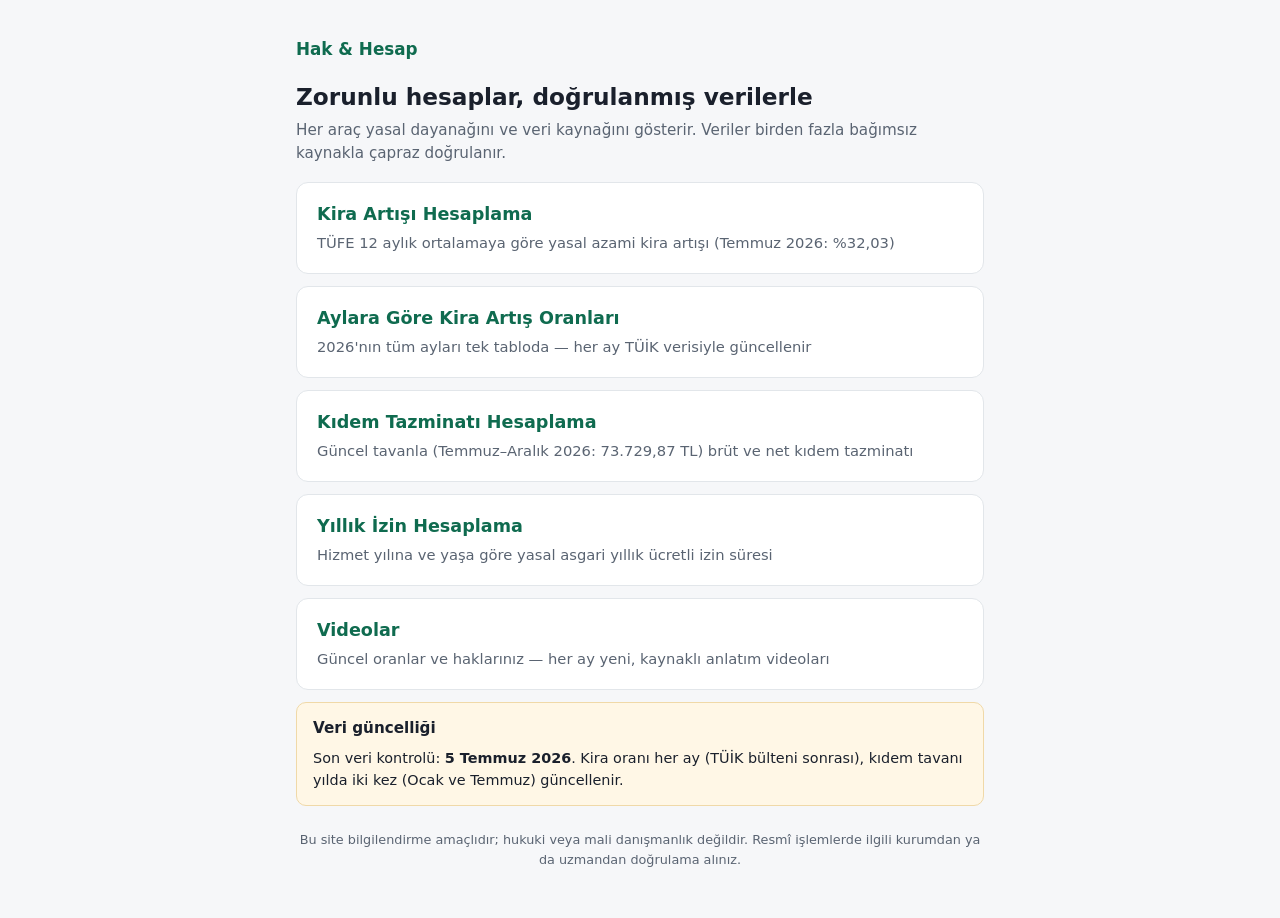
==== index.html @ 0a61dcea "Hak & Hesap: dogrulanmis hesaplama araclari (kira, kidem, izin) + SEO" ====
<!DOCTYPE html>
<html lang="tr">
<head>
<meta charset="UTF-8">
<meta name="viewport" content="width=device-width, initial-scale=1">
<title>Hak &amp; Hesap — Kira Artışı, Kıdem Tazminatı, Yıllık İzin Hesaplama</title>
<meta name="description" content="Güncel ve doğrulanmış verilerle kira artış oranı, kıdem tazminatı ve yıllık izin hesaplama. Yasal dayanaklı, kaynak gösteren ücretsiz araçlar.">
<link rel="canonical" href="https://hakvehesap.example/">
<meta property="og:type" content="website">
<meta property="og:title" content="Hak &amp; Hesap — Doğrulanmış Hesaplama Araçları">
<meta property="og:description" content="Kira artışı, kıdem tazminatı, yıllık izin: güncel ve çapraz doğrulanmış verilerle ücretsiz hesaplama.">
<meta property="og:url" content="https://hakvehesap.example/">
<meta property="og:locale" content="tr_TR">
<meta name="twitter:card" content="summary">
<script type="application/ld+json">
{"@context":"https://schema.org","@type":"WebSite","name":"Hak & Hesap",
 "url":"https://hakvehesap.example/",
 "description":"Kira artışı, kıdem tazminatı ve yıllık izin için doğrulanmış verilerle ücretsiz hesaplama araçları.",
 "inLanguage":"tr"}
</script>
<link rel="stylesheet" href="stil.css">
</head>
<body>
<div class="sarici">
  <header class="site"><a href="index.html">Hak &amp; Hesap</a></header>
  <h1>Zorunlu hesaplar, doğrulanmış verilerle</h1>
  <p class="altbaslik">Her araç yasal dayanağını ve veri kaynağını gösterir. Veriler birden fazla bağımsız kaynakla çapraz doğrulanır.</p>

  <a class="arac-kart" href="kira-artisi.html">
    <h2>Kira Artışı Hesaplama</h2>
    <p>TÜFE 12 aylık ortalamaya göre yasal azami kira artışı (Temmuz 2026: %32,03)</p>
  </a>
  <a class="arac-kart" href="kira-artis-oranlari.html">
    <h2>Aylara Göre Kira Artış Oranları</h2>
    <p>2026'nın tüm ayları tek tabloda — her ay TÜİK verisiyle güncellenir</p>
  </a>
  <a class="arac-kart" href="kidem-tazminati.html">
    <h2>Kıdem Tazminatı Hesaplama</h2>
    <p>Güncel tavanla (Temmuz–Aralık 2026: 73.729,87 TL) brüt ve net kıdem tazminatı</p>
  </a>
  <a class="arac-kart" href="yillik-izin.html">
    <h2>Yıllık İzin Hesaplama</h2>
    <p>Hizmet yılına ve yaşa göre yasal asgari yıllık ücretli izin süresi</p>
  </a>

  <a class="arac-kart" href="videolar.html">
    <h2>Videolar</h2>
    <p>Güncel oranlar ve haklarınız — her ay yeni, kaynaklı anlatım videoları</p>
  </a>

  <div class="bilgi-kutu">
    <h3>Veri güncelliği</h3>
    Son veri kontrolü: <b>5 Temmuz 2026</b>. Kira oranı her ay (TÜİK bülteni sonrası),
    kıdem tavanı yılda iki kez (Ocak ve Temmuz) güncellenir.
  </div>

  <footer class="site">Bu site bilgilendirme amaçlıdır; hukuki veya mali danışmanlık değildir.
  Resmî işlemlerde ilgili kurumdan ya da uzmandan doğrulama alınız.</footer>
</div>
</body>
</html>
---- stil.css ----
:root {
  --bg: #f6f7f9; --kart: #ffffff; --metin: #1a202c; --soluk: #5a6472;
  --vurgu: #0f6b4f; --vurgu-acik: #e6f4ef; --cizgi: #e2e6ea;
  --uyari-bg: #fff7e6; --uyari-cizgi: #f0d9a8;
  --hata-bg: #fdecec; --hata-metin: #b42318;
}
@media (prefers-color-scheme: dark) {
  :root {
    --bg: #12161b; --kart: #1b2129; --metin: #e8ecf1; --soluk: #9aa5b1;
    --vurgu: #4cc39a; --vurgu-acik: #16302a; --cizgi: #2a323d;
    --uyari-bg: #2b2415; --uyari-cizgi: #4a3d1e;
    --hata-bg: #3a1d1d; --hata-metin: #f1a09a;
  }
}
* { box-sizing: border-box; }
body {
  margin: 0; background: var(--bg); color: var(--metin);
  font-family: system-ui, -apple-system, "Segoe UI", Roboto, sans-serif;
  line-height: 1.55;
}
.sarici { max-width: 720px; margin: 0 auto; padding: 16px; }
header.site { padding: 20px 0 8px; }
header.site a { color: var(--vurgu); text-decoration: none; font-weight: 700; font-size: 1.05rem; }
h1 { font-size: 1.45rem; margin: 8px 0 4px; }
.altbaslik { color: var(--soluk); margin: 0 0 16px; font-size: .95rem; }
.kart {
  background: var(--kart); border: 1px solid var(--cizgi); border-radius: 12px;
  padding: 20px; margin-bottom: 16px;
}
label { display: block; font-weight: 600; margin: 14px 0 6px; font-size: .92rem; }
label:first-child { margin-top: 0; }
input, select {
  width: 100%; padding: 11px 12px; border: 1px solid var(--cizgi); border-radius: 8px;
  font-size: 1rem; background: var(--bg); color: var(--metin);
}
input:focus, select:focus { outline: 2px solid var(--vurgu); border-color: transparent; }
.onay { display: flex; align-items: center; gap: 8px; margin-top: 14px; font-weight: 600; font-size: .92rem; }
.onay input { width: auto; }
button {
  margin-top: 18px; width: 100%; padding: 13px; border: 0; border-radius: 8px;
  background: var(--vurgu); color: #fff; font-size: 1.05rem; font-weight: 700; cursor: pointer;
}
button:hover { filter: brightness(1.08); }
.sonuc { display: none; margin-top: 18px; border-top: 1px solid var(--cizgi); padding-top: 16px; }
.sonuc.acik { display: block; }
.buyuk-sonuc {
  background: var(--vurgu-acik); border-radius: 10px; padding: 14px 16px; margin-bottom: 12px;
}
.buyuk-sonuc .etiket { color: var(--soluk); font-size: .85rem; }
.buyuk-sonuc .deger { font-size: 1.7rem; font-weight: 800; color: var(--vurgu); }
table.detay { width: 100%; border-collapse: collapse; font-size: .95rem; }
table.detay td { padding: 7px 4px; border-bottom: 1px solid var(--cizgi); }
table.detay td:last-child { text-align: right; font-weight: 600; white-space: nowrap; }
.hata {
  display: none; margin-top: 14px; background: var(--hata-bg); color: var(--hata-metin);
  padding: 12px 14px; border-radius: 8px; font-size: .95rem;
}
.hata.acik { display: block; }
.bilgi-kutu {
  background: var(--uyari-bg); border: 1px solid var(--uyari-cizgi);
  border-radius: 10px; padding: 14px 16px; font-size: .9rem; margin-bottom: 16px;
}
.bilgi-kutu h3 { margin: 0 0 6px; font-size: .95rem; }
.bilgi-kutu ul { margin: 6px 0 0; padding-left: 18px; }
.bilgi-kutu li { margin-bottom: 4px; }
.veri-notu { color: var(--soluk); font-size: .82rem; margin-top: 4px; }
footer.site {
  color: var(--soluk); font-size: .8rem; padding: 8px 0 32px; text-align: center;
}
/* Ana sayfa kartları */
a.arac-kart {
  display: block; text-decoration: none; color: inherit;
  background: var(--kart); border: 1px solid var(--cizgi); border-radius: 12px;
  padding: 18px 20px; margin-bottom: 12px;
}
a.arac-kart:hover { border-color: var(--vurgu); }
a.arac-kart h2 { margin: 0 0 4px; font-size: 1.1rem; color: var(--vurgu); }
a.arac-kart p { margin: 0; color: var(--soluk); font-size: .92rem; }
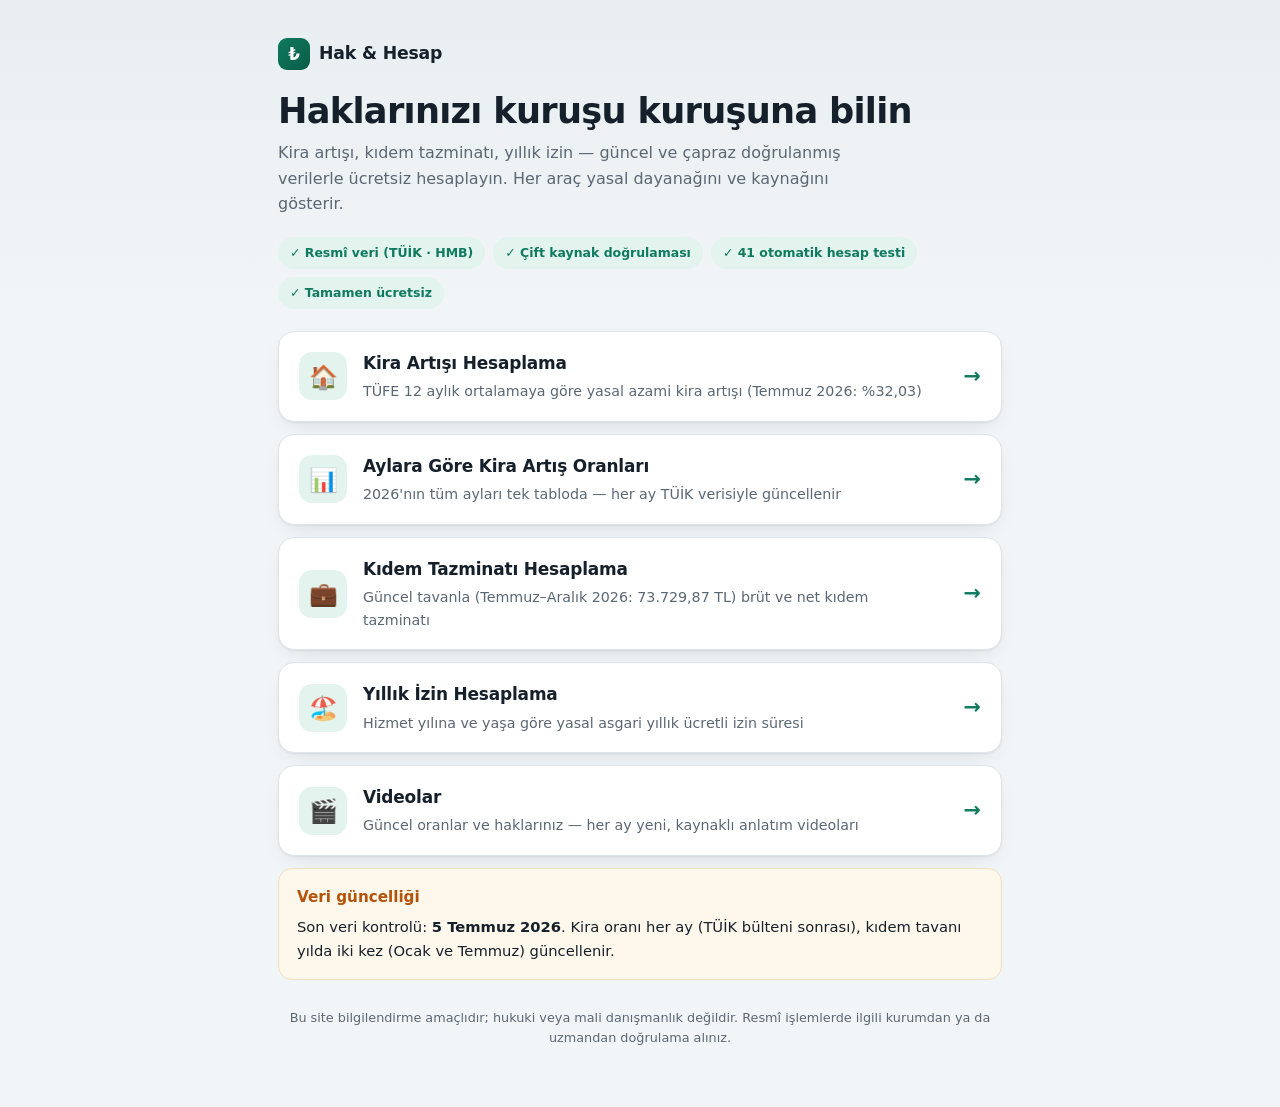
==== commit a1676019: "Gorsel yenileme: modern tasarim, ikonlu kartlar, vitrin ve rozetler" ====
--- a/index.html
+++ b/index.html
@@ -5,16 +5,16 @@
 <meta name="viewport" content="width=device-width, initial-scale=1">
 <title>Hak &amp; Hesap — Kira Artışı, Kıdem Tazminatı, Yıllık İzin Hesaplama</title>
 <meta name="description" content="Güncel ve doğrulanmış verilerle kira artış oranı, kıdem tazminatı ve yıllık izin hesaplama. Yasal dayanaklı, kaynak gösteren ücretsiz araçlar.">
-<link rel="canonical" href="https://hakvehesap.example/">
+<link rel="canonical" href="https://gobinik44-beep.github.io/hak-hesap/">
 <meta property="og:type" content="website">
 <meta property="og:title" content="Hak &amp; Hesap — Doğrulanmış Hesaplama Araçları">
 <meta property="og:description" content="Kira artışı, kıdem tazminatı, yıllık izin: güncel ve çapraz doğrulanmış verilerle ücretsiz hesaplama.">
-<meta property="og:url" content="https://hakvehesap.example/">
+<meta property="og:url" content="https://gobinik44-beep.github.io/hak-hesap/">
 <meta property="og:locale" content="tr_TR">
 <meta name="twitter:card" content="summary">
 <script type="application/ld+json">
 {"@context":"https://schema.org","@type":"WebSite","name":"Hak & Hesap",
- "url":"https://hakvehesap.example/",
+ "url":"https://gobinik44-beep.github.io/hak-hesap/",
  "description":"Kira artışı, kıdem tazminatı ve yıllık izin için doğrulanmış verilerle ücretsiz hesaplama araçları.",
  "inLanguage":"tr"}
 </script>
@@ -23,29 +23,51 @@
 <body>
 <div class="sarici">
   <header class="site"><a href="index.html">Hak &amp; Hesap</a></header>
-  <h1>Zorunlu hesaplar, doğrulanmış verilerle</h1>
-  <p class="altbaslik">Her araç yasal dayanağını ve veri kaynağını gösterir. Veriler birden fazla bağımsız kaynakla çapraz doğrulanır.</p>
+
+  <h1>Haklarınızı kuruşu kuruşuna bilin</h1>
+  <p class="altbaslik">Kira artışı, kıdem tazminatı, yıllık izin — güncel ve çapraz doğrulanmış
+  verilerle ücretsiz hesaplayın. Her araç yasal dayanağını ve kaynağını gösterir.</p>
+  <div class="rozetler">
+    <span class="rozet">✓ Resmî veri (TÜİK · HMB)</span>
+    <span class="rozet">✓ Çift kaynak doğrulaması</span>
+    <span class="rozet">✓ 41 otomatik hesap testi</span>
+    <span class="rozet">✓ Tamamen ücretsiz</span>
+  </div>
 
   <a class="arac-kart" href="kira-artisi.html">
-    <h2>Kira Artışı Hesaplama</h2>
-    <p>TÜFE 12 aylık ortalamaya göre yasal azami kira artışı (Temmuz 2026: %32,03)</p>
+    <div class="ikon">🏠</div>
+    <div>
+      <h2>Kira Artışı Hesaplama</h2>
+      <p>TÜFE 12 aylık ortalamaya göre yasal azami kira artışı (Temmuz 2026: %32,03)</p>
+    </div>
   </a>
   <a class="arac-kart" href="kira-artis-oranlari.html">
-    <h2>Aylara Göre Kira Artış Oranları</h2>
-    <p>2026'nın tüm ayları tek tabloda — her ay TÜİK verisiyle güncellenir</p>
+    <div class="ikon">📊</div>
+    <div>
+      <h2>Aylara Göre Kira Artış Oranları</h2>
+      <p>2026'nın tüm ayları tek tabloda — her ay TÜİK verisiyle güncellenir</p>
+    </div>
   </a>
   <a class="arac-kart" href="kidem-tazminati.html">
-    <h2>Kıdem Tazminatı Hesaplama</h2>
-    <p>Güncel tavanla (Temmuz–Aralık 2026: 73.729,87 TL) brüt ve net kıdem tazminatı</p>
+    <div class="ikon">💼</div>
+    <div>
+      <h2>Kıdem Tazminatı Hesaplama</h2>
+      <p>Güncel tavanla (Temmuz–Aralık 2026: 73.729,87 TL) brüt ve net kıdem tazminatı</p>
+    </div>
   </a>
   <a class="arac-kart" href="yillik-izin.html">
-    <h2>Yıllık İzin Hesaplama</h2>
-    <p>Hizmet yılına ve yaşa göre yasal asgari yıllık ücretli izin süresi</p>
+    <div class="ikon">🏖️</div>
+    <div>
+      <h2>Yıllık İzin Hesaplama</h2>
+      <p>Hizmet yılına ve yaşa göre yasal asgari yıllık ücretli izin süresi</p>
+    </div>
   </a>
-
   <a class="arac-kart" href="videolar.html">
-    <h2>Videolar</h2>
-    <p>Güncel oranlar ve haklarınız — her ay yeni, kaynaklı anlatım videoları</p>
+    <div class="ikon">🎬</div>
+    <div>
+      <h2>Videolar</h2>
+      <p>Güncel oranlar ve haklarınız — her ay yeni, kaynaklı anlatım videoları</p>
+    </div>
   </a>
 
   <div class="bilgi-kutu">
--- a/stil.css
+++ b/stil.css
@@ -1,78 +1,124 @@
 :root {
-  --bg: #f6f7f9; --kart: #ffffff; --metin: #1a202c; --soluk: #5a6472;
-  --vurgu: #0f6b4f; --vurgu-acik: #e6f4ef; --cizgi: #e2e6ea;
-  --uyari-bg: #fff7e6; --uyari-cizgi: #f0d9a8;
+  --bg: #f2f5f7; --bg2: #e8eef1; --kart: #ffffff; --metin: #16202b; --soluk: #5b6773;
+  --vurgu: #0e7a5f; --vurgu2: #0a5c47; --vurgu-acik: #e3f3ed; --cizgi: #dde4ea;
+  --altin: #b45309; --golge: 0 1px 2px rgba(16,24,40,.06), 0 8px 24px -12px rgba(16,24,40,.18);
+  --uyari-bg: #fdf7ec; --uyari-cizgi: #f0dfc0;
   --hata-bg: #fdecec; --hata-metin: #b42318;
 }
 @media (prefers-color-scheme: dark) {
   :root {
-    --bg: #12161b; --kart: #1b2129; --metin: #e8ecf1; --soluk: #9aa5b1;
-    --vurgu: #4cc39a; --vurgu-acik: #16302a; --cizgi: #2a323d;
-    --uyari-bg: #2b2415; --uyari-cizgi: #4a3d1e;
+    --bg: #0e1318; --bg2: #131a21; --kart: #1a222c; --metin: #e9edf2; --soluk: #96a2ae;
+    --vurgu: #3ecf9a; --vurgu2: #6adfb5; --vurgu-acik: #143229; --cizgi: #29333f;
+    --altin: #e8a34c; --golge: 0 1px 2px rgba(0,0,0,.4), 0 10px 30px -12px rgba(0,0,0,.6);
+    --uyari-bg: #251f12; --uyari-cizgi: #453a1e;
     --hata-bg: #3a1d1d; --hata-metin: #f1a09a;
   }
 }
 * { box-sizing: border-box; }
+html { scroll-behavior: smooth; }
 body {
-  margin: 0; background: var(--bg); color: var(--metin);
+  margin: 0; color: var(--metin);
+  background: linear-gradient(180deg, var(--bg2) 0%, var(--bg) 320px);
   font-family: system-ui, -apple-system, "Segoe UI", Roboto, sans-serif;
-  line-height: 1.55;
+  line-height: 1.6; -webkit-font-smoothing: antialiased;
 }
-.sarici { max-width: 720px; margin: 0 auto; padding: 16px; }
-header.site { padding: 20px 0 8px; }
-header.site a { color: var(--vurgu); text-decoration: none; font-weight: 700; font-size: 1.05rem; }
-h1 { font-size: 1.45rem; margin: 8px 0 4px; }
-.altbaslik { color: var(--soluk); margin: 0 0 16px; font-size: .95rem; }
+.sarici { max-width: 760px; margin: 0 auto; padding: 16px 18px 24px; }
+
+header.site { padding: 22px 0 6px; display: flex; align-items: center; gap: 10px; }
+header.site a {
+  color: var(--metin); text-decoration: none; font-weight: 800; font-size: 1.08rem;
+  letter-spacing: -.01em; display: inline-flex; align-items: center; gap: 9px;
+}
+header.site a::before {
+  content: "₺"; display: inline-flex; align-items: center; justify-content: center;
+  width: 32px; height: 32px; border-radius: 9px; color: #fff; font-weight: 800;
+  background: linear-gradient(135deg, var(--vurgu), var(--vurgu2)); font-size: 1.05rem;
+}
+
+h1 { font-size: clamp(1.6rem, 4.5vw, 2.2rem); margin: 14px 0 8px; letter-spacing: -.02em; line-height: 1.2; }
+.altbaslik { color: var(--soluk); margin: 0 0 20px; font-size: 1rem; max-width: 58ch; }
+
+.rozetler { display: flex; flex-wrap: wrap; gap: 8px; margin: 0 0 22px; }
+.rozet {
+  font-size: .78rem; font-weight: 600; color: var(--vurgu);
+  background: var(--vurgu-acik); border: 1px solid transparent;
+  padding: 5px 11px; border-radius: 999px;
+}
+
 .kart {
-  background: var(--kart); border: 1px solid var(--cizgi); border-radius: 12px;
-  padding: 20px; margin-bottom: 16px;
+  background: var(--kart); border: 1px solid var(--cizgi); border-radius: 16px;
+  padding: 24px; margin-bottom: 18px; box-shadow: var(--golge);
 }
-label { display: block; font-weight: 600; margin: 14px 0 6px; font-size: .92rem; }
+.kart h2 { margin: 0 0 12px; font-size: 1.15rem; letter-spacing: -.01em; }
+.kart h3 { margin: 18px 0 4px; font-size: .98rem; }
+.kart p { margin: 4px 0 10px; color: var(--soluk); font-size: .94rem; }
+
+label { display: block; font-weight: 600; margin: 16px 0 6px; font-size: .92rem; }
 label:first-child { margin-top: 0; }
 input, select {
-  width: 100%; padding: 11px 12px; border: 1px solid var(--cizgi); border-radius: 8px;
-  font-size: 1rem; background: var(--bg); color: var(--metin);
+  width: 100%; padding: 12px 14px; border: 1.5px solid var(--cizgi); border-radius: 10px;
+  font-size: 1rem; background: var(--bg); color: var(--metin); transition: border-color .15s;
 }
-input:focus, select:focus { outline: 2px solid var(--vurgu); border-color: transparent; }
-.onay { display: flex; align-items: center; gap: 8px; margin-top: 14px; font-weight: 600; font-size: .92rem; }
-.onay input { width: auto; }
+input:focus, select:focus { outline: none; border-color: var(--vurgu); }
+.onay { display: flex; align-items: center; gap: 8px; margin-top: 16px; font-weight: 600; font-size: .92rem; }
+.onay input { width: auto; accent-color: var(--vurgu); }
+
 button {
-  margin-top: 18px; width: 100%; padding: 13px; border: 0; border-radius: 8px;
-  background: var(--vurgu); color: #fff; font-size: 1.05rem; font-weight: 700; cursor: pointer;
+  margin-top: 20px; width: 100%; padding: 14px; border: 0; border-radius: 11px;
+  background: linear-gradient(135deg, var(--vurgu), var(--vurgu2)); color: #fff;
+  font-size: 1.05rem; font-weight: 700; cursor: pointer; letter-spacing: .01em;
+  box-shadow: 0 6px 16px -6px rgba(14,122,95,.5); transition: transform .12s, box-shadow .12s;
 }
-button:hover { filter: brightness(1.08); }
-.sonuc { display: none; margin-top: 18px; border-top: 1px solid var(--cizgi); padding-top: 16px; }
-.sonuc.acik { display: block; }
+button:hover { transform: translateY(-1px); box-shadow: 0 10px 20px -6px rgba(14,122,95,.55); }
+button:active { transform: translateY(0); }
+
+.sonuc { display: none; margin-top: 20px; border-top: 1px dashed var(--cizgi); padding-top: 18px; }
+.sonuc.acik { display: block; animation: gel .25s ease; }
+@keyframes gel { from { opacity: 0; transform: translateY(6px); } to { opacity: 1; transform: none; } }
 .buyuk-sonuc {
-  background: var(--vurgu-acik); border-radius: 10px; padding: 14px 16px; margin-bottom: 12px;
+  background: linear-gradient(135deg, var(--vurgu-acik), transparent 140%);
+  border: 1px solid var(--cizgi); border-radius: 14px; padding: 16px 18px; margin-bottom: 14px;
 }
-.buyuk-sonuc .etiket { color: var(--soluk); font-size: .85rem; }
-.buyuk-sonuc .deger { font-size: 1.7rem; font-weight: 800; color: var(--vurgu); }
+.buyuk-sonuc .etiket { color: var(--soluk); font-size: .84rem; font-weight: 600; }
+.buyuk-sonuc .deger { font-size: clamp(1.6rem, 5vw, 2rem); font-weight: 800; color: var(--vurgu); letter-spacing: -.02em; }
+
 table.detay { width: 100%; border-collapse: collapse; font-size: .95rem; }
-table.detay td { padding: 7px 4px; border-bottom: 1px solid var(--cizgi); }
-table.detay td:last-child { text-align: right; font-weight: 600; white-space: nowrap; }
+table.detay td { padding: 9px 4px; border-bottom: 1px solid var(--cizgi); }
+table.detay tr:last-child td { border-bottom: 0; }
+table.detay td:last-child { text-align: right; font-weight: 700; white-space: nowrap; }
+
 .hata {
   display: none; margin-top: 14px; background: var(--hata-bg); color: var(--hata-metin);
-  padding: 12px 14px; border-radius: 8px; font-size: .95rem;
+  padding: 12px 14px; border-radius: 10px; font-size: .95rem;
 }
 .hata.acik { display: block; }
+
 .bilgi-kutu {
   background: var(--uyari-bg); border: 1px solid var(--uyari-cizgi);
-  border-radius: 10px; padding: 14px 16px; font-size: .9rem; margin-bottom: 16px;
+  border-radius: 14px; padding: 16px 18px; font-size: .92rem; margin-bottom: 18px;
 }
-.bilgi-kutu h3 { margin: 0 0 6px; font-size: .95rem; }
+.bilgi-kutu h3 { margin: 0 0 6px; font-size: .95rem; color: var(--altin); }
 .bilgi-kutu ul { margin: 6px 0 0; padding-left: 18px; }
-.bilgi-kutu li { margin-bottom: 4px; }
-.veri-notu { color: var(--soluk); font-size: .82rem; margin-top: 4px; }
-footer.site {
-  color: var(--soluk); font-size: .8rem; padding: 8px 0 32px; text-align: center;
+.bilgi-kutu li { margin-bottom: 5px; }
+.veri-notu { color: var(--soluk); font-size: .83rem; margin-top: 6px; }
+
+footer.site { color: var(--soluk); font-size: .8rem; padding: 10px 0 34px; text-align: center; }
+
+/* Ana sayfa araç kartları */
+a.arac-kart {
+  display: flex; align-items: center; gap: 16px; text-decoration: none; color: inherit;
+  background: var(--kart); border: 1px solid var(--cizgi); border-radius: 16px;
+  padding: 18px 20px; margin-bottom: 12px; box-shadow: var(--golge);
+  transition: transform .14s, border-color .14s;
 }
-/* Ana sayfa kartları */
-a.arac-kart {
-  display: block; text-decoration: none; color: inherit;
-  background: var(--kart); border: 1px solid var(--cizgi); border-radius: 12px;
-  padding: 18px 20px; margin-bottom: 12px;
+a.arac-kart:hover { transform: translateY(-2px); border-color: var(--vurgu); }
+a.arac-kart .ikon {
+  flex: 0 0 48px; height: 48px; border-radius: 13px; display: flex; align-items: center;
+  justify-content: center; font-size: 1.45rem; background: var(--vurgu-acik);
 }
-a.arac-kart:hover { border-color: var(--vurgu); }
-a.arac-kart h2 { margin: 0 0 4px; font-size: 1.1rem; color: var(--vurgu); }
-a.arac-kart p { margin: 0; color: var(--soluk); font-size: .92rem; }
+a.arac-kart h2 { margin: 0 0 3px; font-size: 1.06rem; color: var(--metin); letter-spacing: -.01em; }
+a.arac-kart p { margin: 0; color: var(--soluk); font-size: .89rem; }
+a.arac-kart::after {
+  content: "→"; margin-left: auto; color: var(--vurgu); font-size: 1.3rem; font-weight: 700;
+  flex: 0 0 auto; padding-left: 8px;
+}
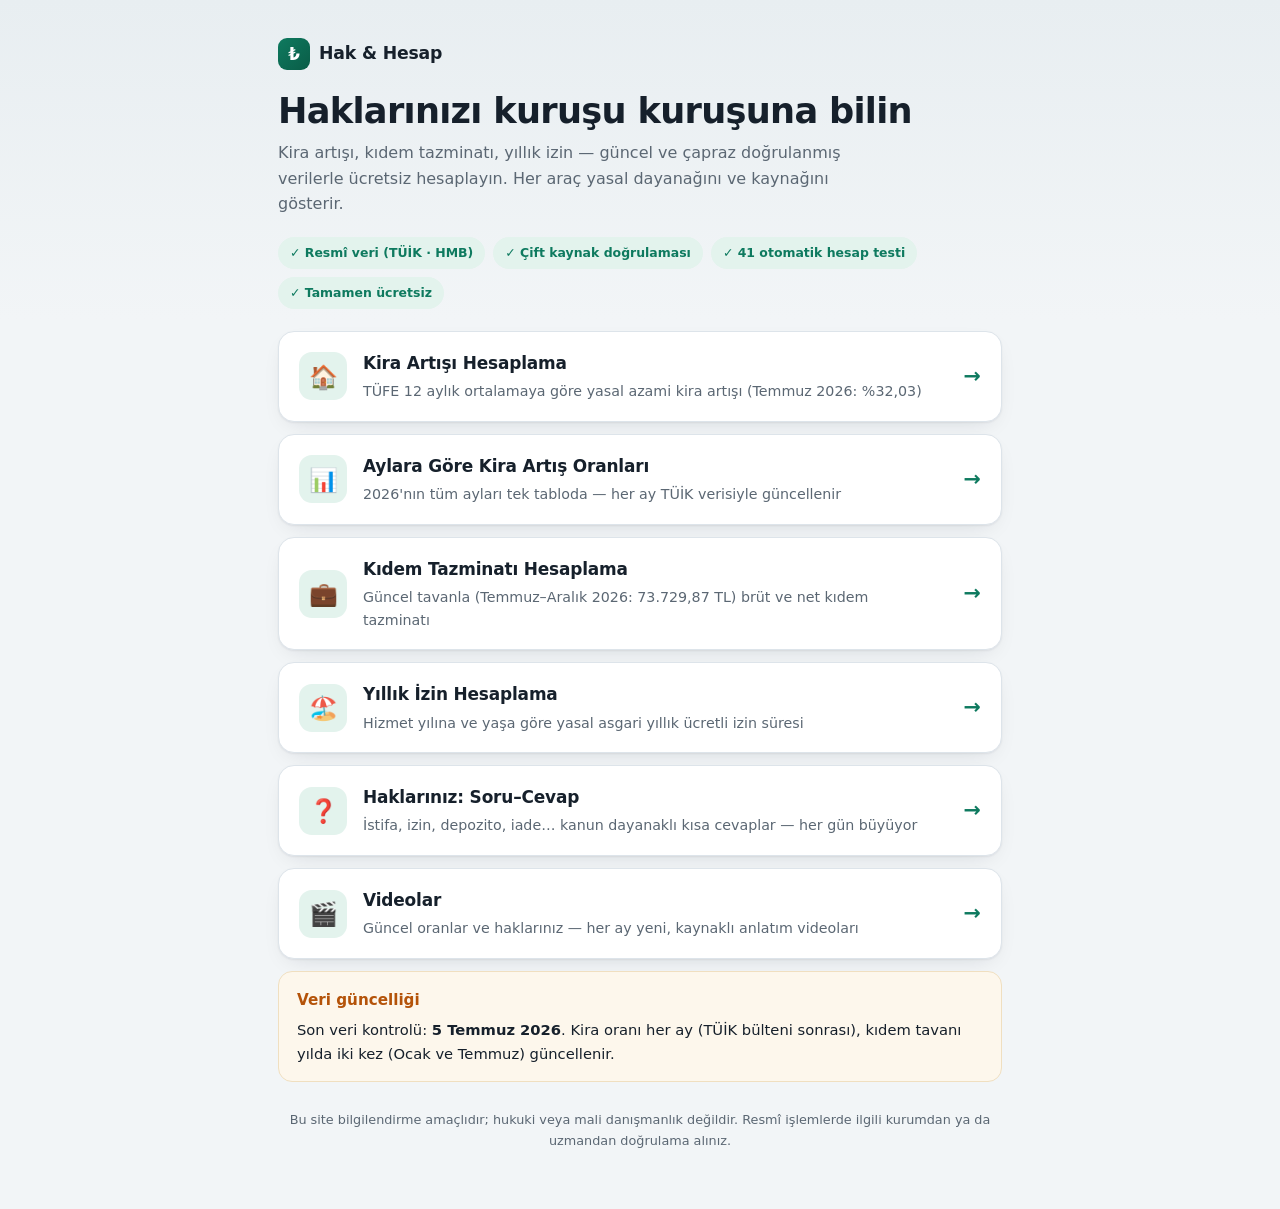
==== commit 2e65341d: "Soru bankasi (24 dogrulanmis soru) + sorular.html + gunluk Short hatti baglantisi" ====
--- a/index.html
+++ b/index.html
@@ -62,6 +62,13 @@
       <p>Hizmet yılına ve yaşa göre yasal asgari yıllık ücretli izin süresi</p>
     </div>
   </a>
+  <a class="arac-kart" href="sorular.html">
+    <div class="ikon">❓</div>
+    <div>
+      <h2>Haklarınız: Soru–Cevap</h2>
+      <p>İstifa, izin, depozito, iade… kanun dayanaklı kısa cevaplar — her gün büyüyor</p>
+    </div>
+  </a>
   <a class="arac-kart" href="videolar.html">
     <div class="ikon">🎬</div>
     <div>
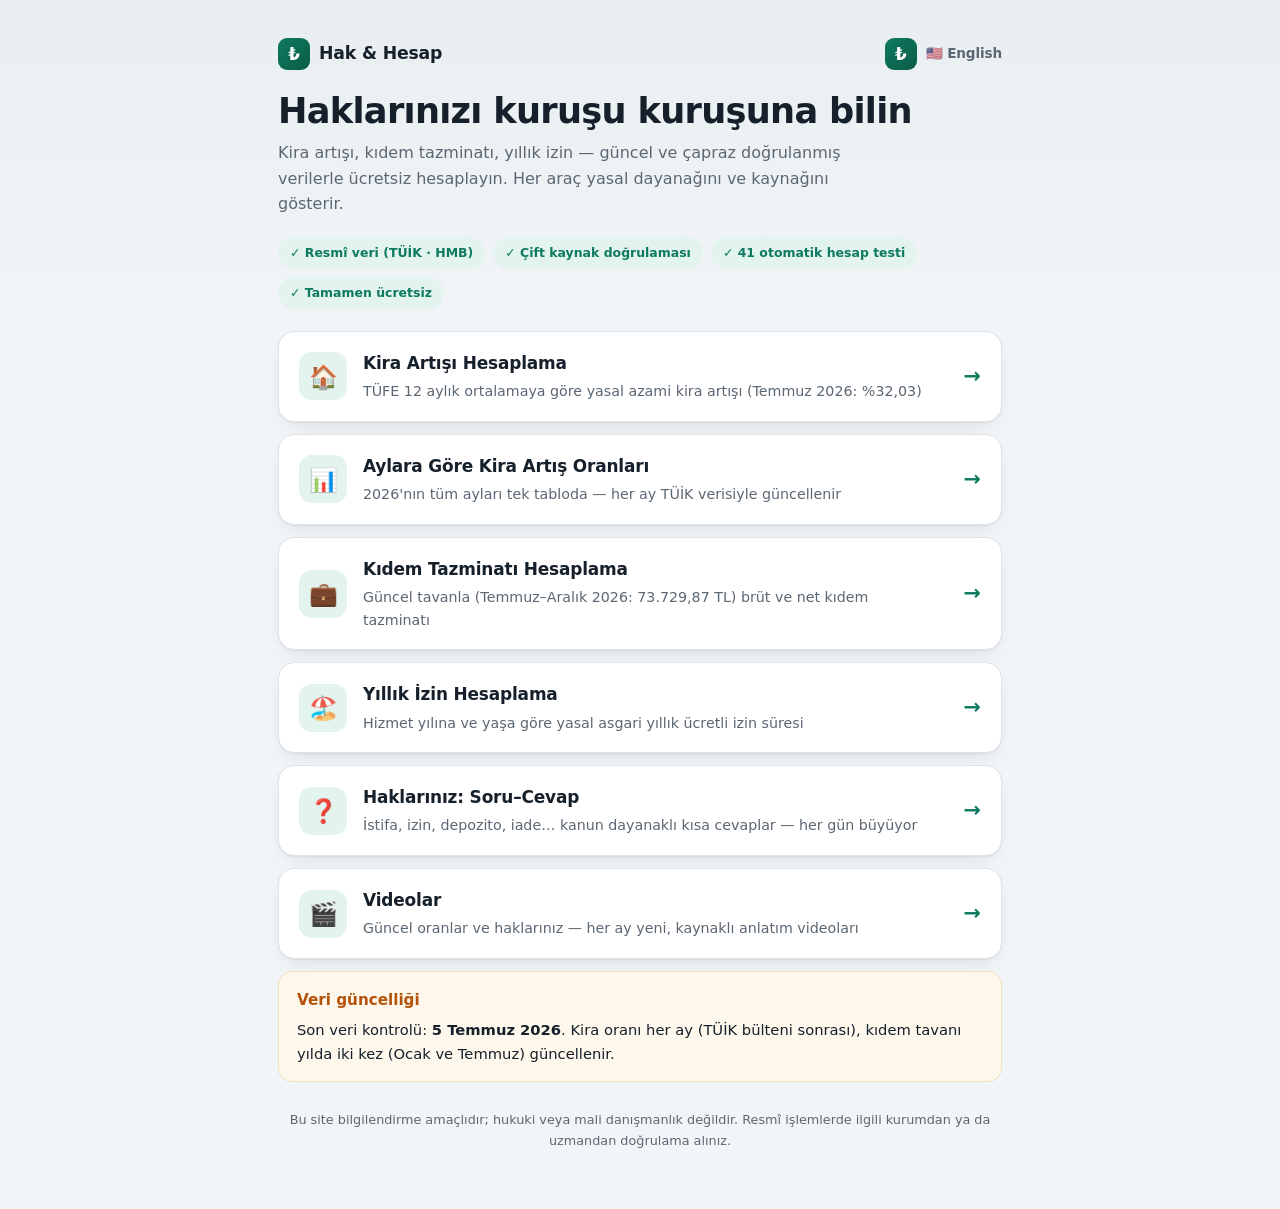
==== commit 03b7942d: "EN bolumu: /en/ (Q&A + earnings test hesaplayici + videolar), hreflang, cift dil" ====
--- a/index.html
+++ b/index.html
@@ -6,6 +6,8 @@
 <title>Hak &amp; Hesap — Kira Artışı, Kıdem Tazminatı, Yıllık İzin Hesaplama</title>
 <meta name="description" content="Güncel ve doğrulanmış verilerle kira artış oranı, kıdem tazminatı ve yıllık izin hesaplama. Yasal dayanaklı, kaynak gösteren ücretsiz araçlar.">
 <link rel="canonical" href="https://gobinik44-beep.github.io/hak-hesap/">
+<link rel="alternate" hreflang="tr" href="https://gobinik44-beep.github.io/hak-hesap/">
+<link rel="alternate" hreflang="en" href="https://gobinik44-beep.github.io/hak-hesap/en/">
 <meta property="og:type" content="website">
 <meta property="og:title" content="Hak &amp; Hesap — Doğrulanmış Hesaplama Araçları">
 <meta property="og:description" content="Kira artışı, kıdem tazminatı, yıllık izin: güncel ve çapraz doğrulanmış verilerle ücretsiz hesaplama.">
@@ -22,7 +24,10 @@
 </head>
 <body>
 <div class="sarici">
-  <header class="site"><a href="index.html">Hak &amp; Hesap</a></header>
+  <header class="site">
+    <a href="index.html">Hak &amp; Hesap</a>
+    <a href="en/index.html" style="margin-left:auto;color:var(--soluk);text-decoration:none;font-size:.85rem">🇺🇸 English</a>
+  </header>
 
   <h1>Haklarınızı kuruşu kuruşuna bilin</h1>
   <p class="altbaslik">Kira artışı, kıdem tazminatı, yıllık izin — güncel ve çapraz doğrulanmış
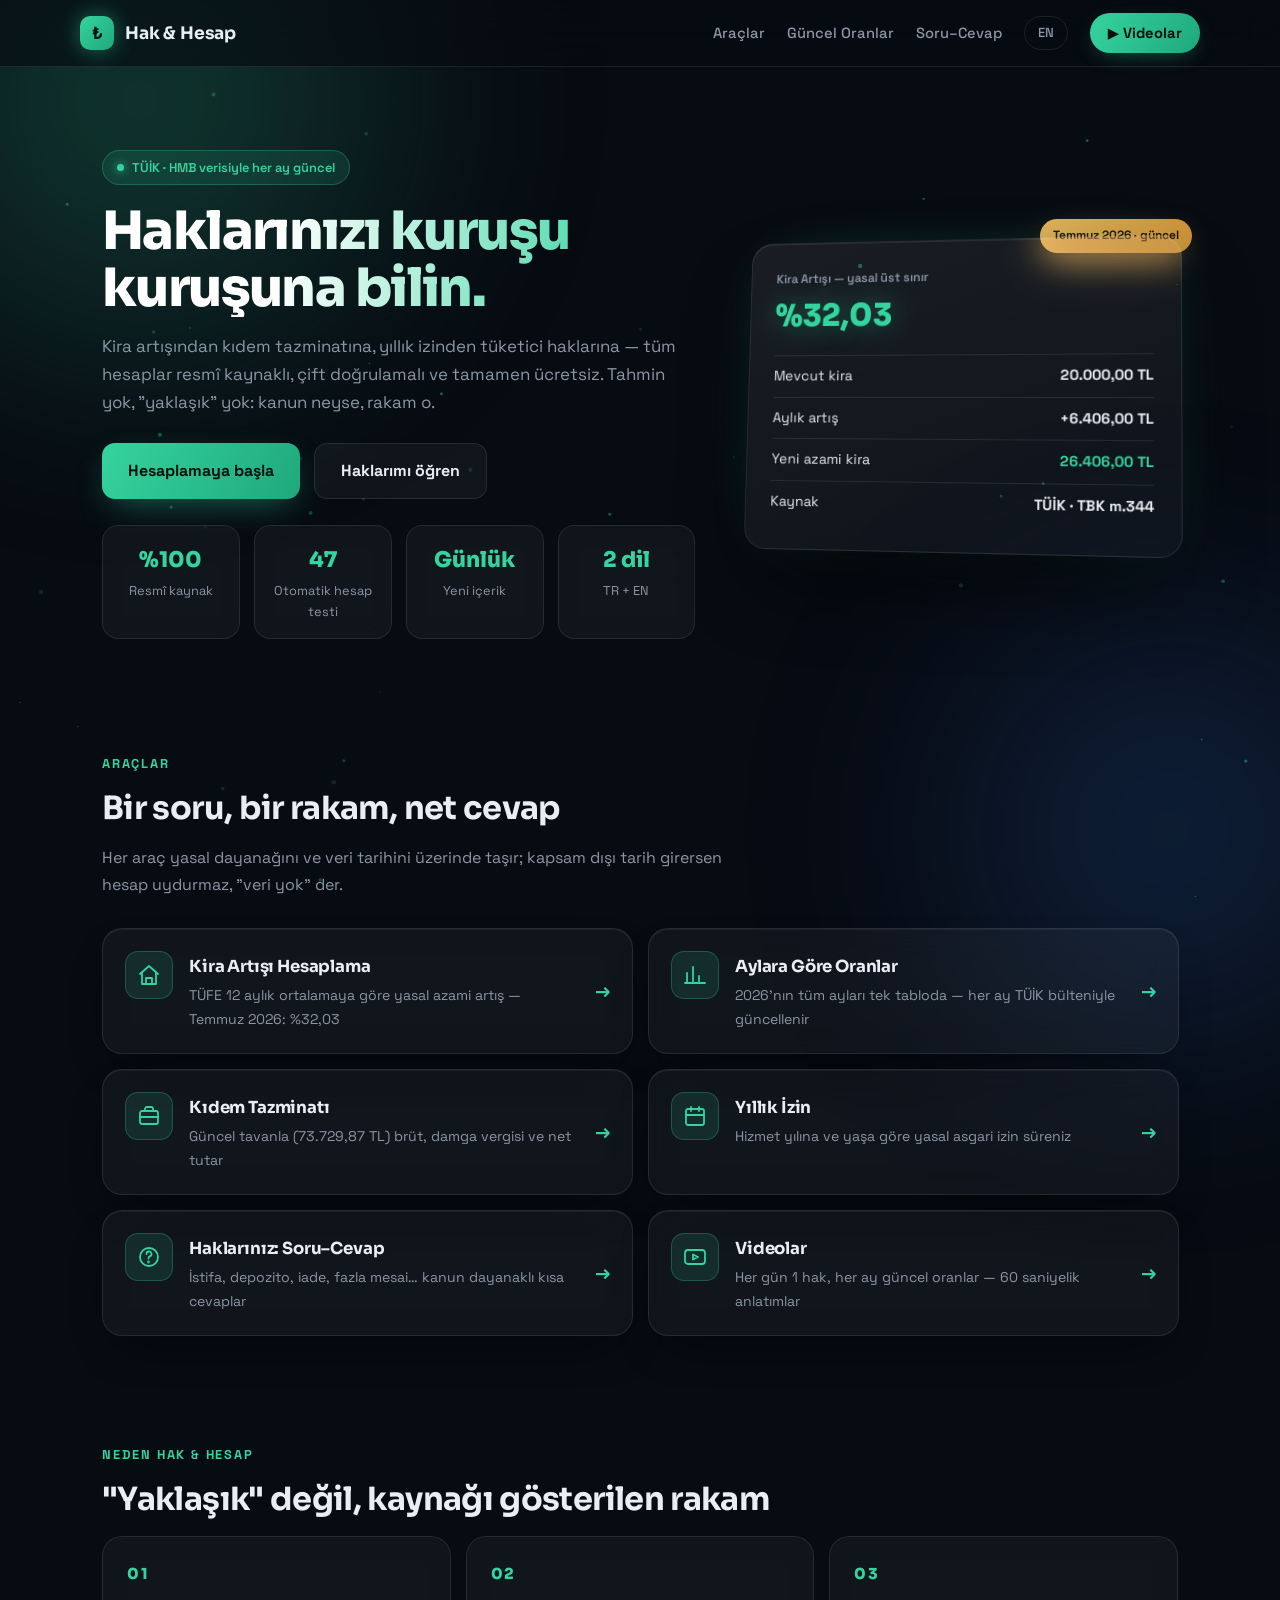
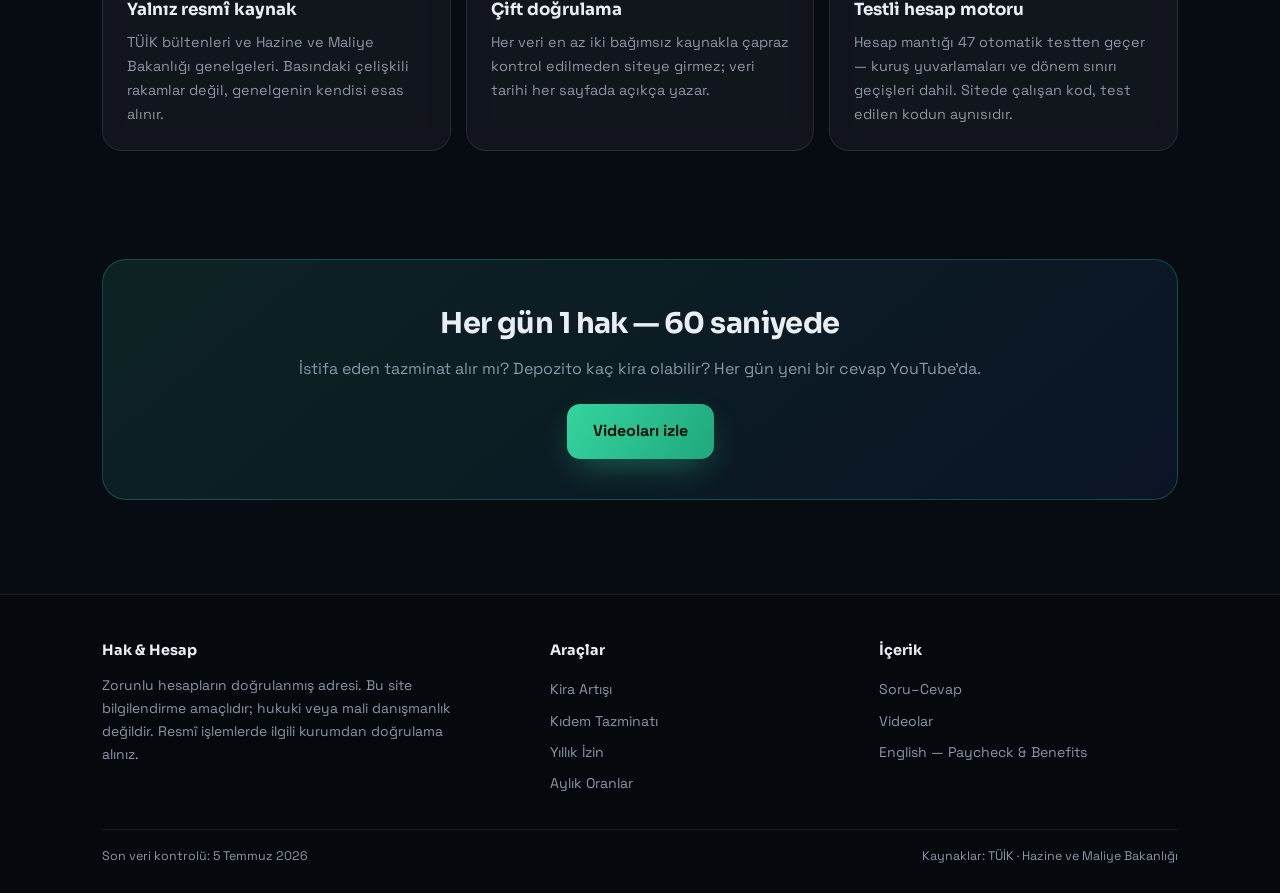
==== commit 939abe2e: "Premium koyu tema: cam navbar, 3D vitrin karti, bolumlu landing, SVG ikonlar, zengin footer, parcaci" ====
--- a/index.html
+++ b/index.html
@@ -23,73 +23,151 @@
 <link rel="stylesheet" href="stil.css">
 </head>
 <body>
-<div class="sarici">
-  <header class="site">
-    <a href="index.html">Hak &amp; Hesap</a>
-    <a href="en/index.html" style="margin-left:auto;color:var(--soluk);text-decoration:none;font-size:.85rem">🇺🇸 English</a>
-  </header>
 
-  <h1>Haklarınızı kuruşu kuruşuna bilin</h1>
-  <p class="altbaslik">Kira artışı, kıdem tazminatı, yıllık izin — güncel ve çapraz doğrulanmış
-  verilerle ücretsiz hesaplayın. Her araç yasal dayanağını ve kaynağını gösterir.</p>
-  <div class="rozetler">
-    <span class="rozet">✓ Resmî veri (TÜİK · HMB)</span>
-    <span class="rozet">✓ Çift kaynak doğrulaması</span>
-    <span class="rozet">✓ 41 otomatik hesap testi</span>
-    <span class="rozet">✓ Tamamen ücretsiz</span>
+<nav class="ust">
+  <div class="genis ic">
+    <a class="marka" href="index.html">Hak &amp; Hesap</a>
+    <div class="baglar">
+      <a class="gizlenebilir" href="#araclar">Araçlar</a>
+      <a class="gizlenebilir" href="kira-artis-oranlari.html">Güncel Oranlar</a>
+      <a class="gizlenebilir" href="sorular.html">Soru–Cevap</a>
+      <a class="dil" href="en/index.html">EN</a>
+      <a class="oncelikli" href="videolar.html">▶ Videolar</a>
+    </div>
   </div>
+</nav>
 
-  <a class="arac-kart" href="kira-artisi.html">
-    <div class="ikon">🏠</div>
+<div class="genis">
+
+  <!-- VİTRİN -->
+  <section class="vitrin">
     <div>
-      <h2>Kira Artışı Hesaplama</h2>
-      <p>TÜFE 12 aylık ortalamaya göre yasal azami kira artışı (Temmuz 2026: %32,03)</p>
+      <span class="onsoz">TÜİK · HMB verisiyle her ay güncel</span>
+      <h1>Haklarınızı kuruşu kuruşuna bilin.</h1>
+      <p class="altbaslik">Kira artışından kıdem tazminatına, yıllık izinden tüketici
+      haklarına — tüm hesaplar resmî kaynaklı, çift doğrulamalı ve tamamen ücretsiz.
+      Tahmin yok, "yaklaşık" yok: kanun neyse, rakam o.</p>
+      <div class="cta-satir">
+        <a class="cta dolu" href="#araclar">Hesaplamaya başla</a>
+        <a class="cta bos" href="sorular.html">Haklarımı öğren</a>
+      </div>
+      <div class="istatistikler">
+        <div class="istat"><div class="deger">%100</div><div class="ad">Resmî kaynak</div></div>
+        <div class="istat"><div class="deger">47</div><div class="ad">Otomatik hesap testi</div></div>
+        <div class="istat"><div class="deger">Günlük</div><div class="ad">Yeni içerik</div></div>
+        <div class="istat"><div class="deger">2 dil</div><div class="ad">TR + EN</div></div>
+      </div>
     </div>
-  </a>
-  <a class="arac-kart" href="kira-artis-oranlari.html">
-    <div class="ikon">📊</div>
-    <div>
-      <h2>Aylara Göre Kira Artış Oranları</h2>
-      <p>2026'nın tüm ayları tek tabloda — her ay TÜİK verisiyle güncellenir</p>
+    <div class="vitrin-gorsel">
+      <div class="mini-rozet">Temmuz 2026 · güncel</div>
+      <div class="yuzen-kart">
+        <div class="etiket">Kira Artışı — yasal üst sınır</div>
+        <div class="buyuk">%32,03</div>
+        <div class="satir"><span>Mevcut kira</span><b>20.000,00 TL</b></div>
+        <div class="satir"><span>Aylık artış</span><b>+6.406,00 TL</b></div>
+        <div class="satir"><span>Yeni azami kira</span><b style="color:var(--vurgu)">26.406,00 TL</b></div>
+        <div class="satir"><span>Kaynak</span><b>TÜİK · TBK m.344</b></div>
+      </div>
     </div>
-  </a>
-  <a class="arac-kart" href="kidem-tazminati.html">
-    <div class="ikon">💼</div>
-    <div>
-      <h2>Kıdem Tazminatı Hesaplama</h2>
-      <p>Güncel tavanla (Temmuz–Aralık 2026: 73.729,87 TL) brüt ve net kıdem tazminatı</p>
+  </section>
+
+  <!-- ARAÇLAR -->
+  <section id="araclar">
+    <p class="kicker">Araçlar</p>
+    <h2 class="bolum">Bir soru, bir rakam, net cevap</h2>
+    <p class="bolum-aciklama">Her araç yasal dayanağını ve veri tarihini üzerinde taşır;
+    kapsam dışı tarih girersen hesap uydurmaz, "veri yok" der.</p>
+    <div class="arac-izgara">
+      <a class="arac-kart" href="kira-artisi.html">
+        <div class="ikon"><svg viewBox="0 0 24 24" fill="none" stroke="currentColor" stroke-width="1.8" stroke-linecap="round" stroke-linejoin="round"><path d="M3 11l9-8 9 8"/><path d="M5 9.5V21h14V9.5"/><path d="M9 21v-6h6v6"/></svg></div>
+        <div><h3>Kira Artışı Hesaplama</h3><p>TÜFE 12 aylık ortalamaya göre yasal azami artış — Temmuz 2026: %32,03</p></div>
+        <span class="ok">→</span>
+      </a>
+      <a class="arac-kart" href="kira-artis-oranlari.html">
+        <div class="ikon"><svg viewBox="0 0 24 24" fill="none" stroke="currentColor" stroke-width="1.8" stroke-linecap="round"><path d="M4 20V10"/><path d="M10 20V4"/><path d="M16 20v-7"/><path d="M22 20H2"/></svg></div>
+        <div><h3>Aylara Göre Oranlar</h3><p>2026'nın tüm ayları tek tabloda — her ay TÜİK bülteniyle güncellenir</p></div>
+        <span class="ok">→</span>
+      </a>
+      <a class="arac-kart" href="kidem-tazminati.html">
+        <div class="ikon"><svg viewBox="0 0 24 24" fill="none" stroke="currentColor" stroke-width="1.8" stroke-linecap="round" stroke-linejoin="round"><rect x="3" y="7" width="18" height="13" rx="2"/><path d="M8 7V5a2 2 0 0 1 2-2h4a2 2 0 0 1 2 2v2"/><path d="M3 13h18"/></svg></div>
+        <div><h3>Kıdem Tazminatı</h3><p>Güncel tavanla (73.729,87 TL) brüt, damga vergisi ve net tutar</p></div>
+        <span class="ok">→</span>
+      </a>
+      <a class="arac-kart" href="yillik-izin.html">
+        <div class="ikon"><svg viewBox="0 0 24 24" fill="none" stroke="currentColor" stroke-width="1.8" stroke-linecap="round" stroke-linejoin="round"><rect x="3" y="5" width="18" height="16" rx="2"/><path d="M8 3v4M16 3v4M3 11h18"/></svg></div>
+        <div><h3>Yıllık İzin</h3><p>Hizmet yılına ve yaşa göre yasal asgari izin süreniz</p></div>
+        <span class="ok">→</span>
+      </a>
+      <a class="arac-kart" href="sorular.html">
+        <div class="ikon"><svg viewBox="0 0 24 24" fill="none" stroke="currentColor" stroke-width="1.8" stroke-linecap="round" stroke-linejoin="round"><circle cx="12" cy="12" r="9"/><path d="M9.5 9a2.5 2.5 0 1 1 3.4 2.3c-.8.35-1.4 1-1.4 1.9v.3"/><circle cx="11.5" cy="17" r=".5"/></svg></div>
+        <div><h3>Haklarınız: Soru–Cevap</h3><p>İstifa, depozito, iade, fazla mesai… kanun dayanaklı kısa cevaplar</p></div>
+        <span class="ok">→</span>
+      </a>
+      <a class="arac-kart" href="videolar.html">
+        <div class="ikon"><svg viewBox="0 0 24 24" fill="none" stroke="currentColor" stroke-width="1.8" stroke-linecap="round" stroke-linejoin="round"><rect x="2" y="5" width="20" height="14" rx="3"/><path d="M10 9.5l5 2.5-5 2.5z"/></svg></div>
+        <div><h3>Videolar</h3><p>Her gün 1 hak, her ay güncel oranlar — 60 saniyelik anlatımlar</p></div>
+        <span class="ok">→</span>
+      </a>
     </div>
-  </a>
-  <a class="arac-kart" href="yillik-izin.html">
-    <div class="ikon">🏖️</div>
-    <div>
-      <h2>Yıllık İzin Hesaplama</h2>
-      <p>Hizmet yılına ve yaşa göre yasal asgari yıllık ücretli izin süresi</p>
+  </section>
+
+  <!-- NEDEN GÜVENİLİR -->
+  <section id="neden">
+    <p class="kicker">Neden Hak &amp; Hesap</p>
+    <h2 class="bolum">"Yaklaşık" değil, kaynağı gösterilen rakam</h2>
+    <div class="ozellikler">
+      <div class="ozellik"><div class="no">01</div><h3>Yalnız resmî kaynak</h3>
+        <p>TÜİK bültenleri ve Hazine ve Maliye Bakanlığı genelgeleri. Basındaki çelişkili
+        rakamlar değil, genelgenin kendisi esas alınır.</p></div>
+      <div class="ozellik"><div class="no">02</div><h3>Çift doğrulama</h3>
+        <p>Her veri en az iki bağımsız kaynakla çapraz kontrol edilmeden siteye girmez;
+        veri tarihi her sayfada açıkça yazar.</p></div>
+      <div class="ozellik"><div class="no">03</div><h3>Testli hesap motoru</h3>
+        <p>Hesap mantığı 47 otomatik testten geçer — kuruş yuvarlamaları ve dönem sınırı
+        geçişleri dahil. Sitede çalışan kod, test edilen kodun aynısıdır.</p></div>
     </div>
-  </a>
-  <a class="arac-kart" href="sorular.html">
-    <div class="ikon">❓</div>
-    <div>
-      <h2>Haklarınız: Soru–Cevap</h2>
-      <p>İstifa, izin, depozito, iade… kanun dayanaklı kısa cevaplar — her gün büyüyor</p>
+  </section>
+
+  <!-- CTA BANDI -->
+  <section>
+    <div class="cta-band">
+      <h2>Her gün 1 hak — 60 saniyede</h2>
+      <p>İstifa eden tazminat alır mı? Depozito kaç kira olabilir? Her gün yeni bir cevap YouTube'da.</p>
+      <a class="cta dolu" href="videolar.html">Videoları izle</a>
     </div>
-  </a>
-  <a class="arac-kart" href="videolar.html">
-    <div class="ikon">🎬</div>
-    <div>
-      <h2>Videolar</h2>
-      <p>Güncel oranlar ve haklarınız — her ay yeni, kaynaklı anlatım videoları</p>
+  </section>
+</div>
+
+<!-- FOOTER -->
+<footer class="zengin">
+  <div class="genis">
+    <div class="footer-izgara">
+      <div>
+        <h4>Hak &amp; Hesap</h4>
+        <p>Zorunlu hesapların doğrulanmış adresi. Bu site bilgilendirme amaçlıdır; hukuki
+        veya mali danışmanlık değildir. Resmî işlemlerde ilgili kurumdan doğrulama alınız.</p>
+      </div>
+      <div>
+        <h4>Araçlar</h4>
+        <a href="kira-artisi.html">Kira Artışı</a>
+        <a href="kidem-tazminati.html">Kıdem Tazminatı</a>
+        <a href="yillik-izin.html">Yıllık İzin</a>
+        <a href="kira-artis-oranlari.html">Aylık Oranlar</a>
+      </div>
+      <div>
+        <h4>İçerik</h4>
+        <a href="sorular.html">Soru–Cevap</a>
+        <a href="videolar.html">Videolar</a>
+        <a href="en/index.html">English — Paycheck &amp; Benefits</a>
+      </div>
     </div>
-  </a>
+    <div class="footer-alt">
+      <span>Son veri kontrolü: 5 Temmuz 2026</span>
+      <span>Kaynaklar: TÜİK · Hazine ve Maliye Bakanlığı</span>
+    </div>
+  </div>
+</footer>
 
-  <div class="bilgi-kutu">
-    <h3>Veri güncelliği</h3>
-    Son veri kontrolü: <b>5 Temmuz 2026</b>. Kira oranı her ay (TÜİK bülteni sonrası),
-    kıdem tavanı yılda iki kez (Ocak ve Temmuz) güncellenir.
-  </div>
-
-  <footer class="site">Bu site bilgilendirme amaçlıdır; hukuki veya mali danışmanlık değildir.
-  Resmî işlemlerde ilgili kurumdan ya da uzmandan doğrulama alınız.</footer>
-</div>
+<script src="efekt.js"></script>
 </body>
 </html>
--- a/stil.css
+++ b/stil.css
@@ -1,124 +1,319 @@
+@import url('https://fonts.googleapis.com/css2?family=Space+Grotesk:wght@400;500;600;700&family=Sora:wght@600;700;800&display=swap');
+
+/* ================= KOYU PREMIUM TASARIM SİSTEMİ ================= */
 :root {
-  --bg: #f2f5f7; --bg2: #e8eef1; --kart: #ffffff; --metin: #16202b; --soluk: #5b6773;
-  --vurgu: #0e7a5f; --vurgu2: #0a5c47; --vurgu-acik: #e3f3ed; --cizgi: #dde4ea;
-  --altin: #b45309; --golge: 0 1px 2px rgba(16,24,40,.06), 0 8px 24px -12px rgba(16,24,40,.18);
-  --uyari-bg: #fdf7ec; --uyari-cizgi: #f0dfc0;
-  --hata-bg: #fdecec; --hata-metin: #b42318;
-}
-@media (prefers-color-scheme: dark) {
-  :root {
-    --bg: #0e1318; --bg2: #131a21; --kart: #1a222c; --metin: #e9edf2; --soluk: #96a2ae;
-    --vurgu: #3ecf9a; --vurgu2: #6adfb5; --vurgu-acik: #143229; --cizgi: #29333f;
-    --altin: #e8a34c; --golge: 0 1px 2px rgba(0,0,0,.4), 0 10px 30px -12px rgba(0,0,0,.6);
-    --uyari-bg: #251f12; --uyari-cizgi: #453a1e;
-    --hata-bg: #3a1d1d; --hata-metin: #f1a09a;
-  }
+  --bg: #070b12; --bg2: #0a1019;
+  --kart: rgba(255, 255, 255, .045);
+  --kart-cizgi: rgba(255, 255, 255, .09);
+  --metin: #e9eef4; --soluk: #8b97a5;
+  --vurgu: #35d49f; --vurgu2: #1fa87c; --vurgu-acik: rgba(53, 212, 159, .12);
+  --isik: rgba(53, 212, 159, .45); --vurgu-cizgi: rgba(53, 212, 159, .27);
+  --altin: #e8b158;
+  --cizgi: rgba(255, 255, 255, .09);
+  --uyari-bg: rgba(232, 177, 88, .07); --uyari-cizgi: rgba(232, 177, 88, .25);
+  --hata-bg: rgba(244, 96, 96, .1); --hata-metin: #ff9d9d;
+  --baslik-font: "Sora", "Space Grotesk", system-ui, sans-serif;
 }
 * { box-sizing: border-box; }
 html { scroll-behavior: smooth; }
+::selection { background: var(--vurgu); color: #04120c; }
+
 body {
-  margin: 0; color: var(--metin);
-  background: linear-gradient(180deg, var(--bg2) 0%, var(--bg) 320px);
-  font-family: system-ui, -apple-system, "Segoe UI", Roboto, sans-serif;
-  line-height: 1.6; -webkit-font-smoothing: antialiased;
-}
-.sarici { max-width: 760px; margin: 0 auto; padding: 16px 18px 24px; }
-
-header.site { padding: 22px 0 6px; display: flex; align-items: center; gap: 10px; }
-header.site a {
-  color: var(--metin); text-decoration: none; font-weight: 800; font-size: 1.08rem;
-  letter-spacing: -.01em; display: inline-flex; align-items: center; gap: 9px;
-}
-header.site a::before {
+  margin: 0; color: var(--metin); background: var(--bg);
+  font-family: "Space Grotesk", system-ui, "Segoe UI", sans-serif;
+  line-height: 1.65; -webkit-font-smoothing: antialiased;
+  min-height: 100vh; overflow-x: hidden;
+}
+body::before, body::after {
+  content: ""; position: fixed; z-index: -2; border-radius: 50%;
+  filter: blur(110px); opacity: .3; pointer-events: none;
+}
+body::before {
+  width: 760px; height: 760px; left: -240px; top: -280px;
+  background: radial-gradient(circle, var(--vurgu) 0%, transparent 65%);
+  animation: sur1 22s ease-in-out infinite alternate;
+}
+body::after {
+  width: 660px; height: 660px; right: -220px; bottom: -260px;
+  background: radial-gradient(circle, #2f6fd0 0%, transparent 65%);
+  animation: sur2 28s ease-in-out infinite alternate;
+}
+@keyframes sur1 { to { transform: translate(150px, 120px) scale(1.15); } }
+@keyframes sur2 { to { transform: translate(-130px, -110px) scale(1.1); } }
+
+.sarici { max-width: 800px; margin: 0 auto; padding: 92px 20px 28px; }
+.genis { max-width: 1120px; margin: 0 auto; padding: 0 22px; }
+
+/* ================= YAPIŞKAN CAM MENÜ ================= */
+header.site, nav.ust {
+  position: fixed; top: 0; left: 0; right: 0; z-index: 50;
+  background: rgba(7, 11, 18, .65);
+  backdrop-filter: blur(18px); -webkit-backdrop-filter: blur(18px);
+  border-bottom: 1px solid var(--cizgi);
+}
+header.site { display: flex; align-items: center; gap: 10px; padding: 13px 22px; }
+nav.ust .ic { display: flex; align-items: center; gap: 26px; padding: 13px 0; }
+.marka {
+  color: var(--metin); text-decoration: none; font-weight: 700; font-size: 1.08rem;
+  letter-spacing: -.01em; display: inline-flex; align-items: center; gap: 11px;
+  font-family: var(--baslik-font);
+}
+header.site a, nav.ust .marka { color: var(--metin); text-decoration: none; font-weight: 700; display: inline-flex; align-items: center; gap: 11px; font-family: var(--baslik-font); }
+header.site a::before, .marka::before {
   content: "₺"; display: inline-flex; align-items: center; justify-content: center;
-  width: 32px; height: 32px; border-radius: 9px; color: #fff; font-weight: 800;
-  background: linear-gradient(135deg, var(--vurgu), var(--vurgu2)); font-size: 1.05rem;
-}
-
-h1 { font-size: clamp(1.6rem, 4.5vw, 2.2rem); margin: 14px 0 8px; letter-spacing: -.02em; line-height: 1.2; }
-.altbaslik { color: var(--soluk); margin: 0 0 20px; font-size: 1rem; max-width: 58ch; }
-
-.rozetler { display: flex; flex-wrap: wrap; gap: 8px; margin: 0 0 22px; }
+  width: 34px; height: 34px; border-radius: 10px; color: #04120c; font-weight: 800;
+  background: linear-gradient(135deg, var(--vurgu), var(--vurgu2)); font-size: 1.1rem;
+  box-shadow: 0 0 22px var(--isik);
+  animation: para-don 8s ease-in-out infinite;
+}
+@keyframes para-don {
+  0%, 60%, 100% { transform: perspective(300px) rotateY(0); }
+  25% { transform: perspective(300px) rotateY(360deg); }
+}
+nav.ust .baglar { display: flex; gap: 22px; margin-left: auto; align-items: center; }
+nav.ust .baglar a { color: var(--soluk); text-decoration: none; font-size: .92rem; font-weight: 500; transition: color .15s; }
+nav.ust .baglar a:hover { color: var(--metin); }
+nav.ust .baglar a.dil {
+  border: 1px solid var(--cizgi); border-radius: 999px; padding: 5px 13px; font-size: .82rem;
+}
+nav.ust .baglar a.oncelikli {
+  background: linear-gradient(120deg, var(--vurgu), var(--vurgu2)); color: #04120c;
+  font-weight: 700; border-radius: 999px; padding: 8px 18px;
+  box-shadow: 0 6px 22px -8px var(--isik);
+}
+@media (max-width: 720px) { nav.ust .baglar a.gizlenebilir { display: none; } }
+
+/* ================= VİTRİN (HERO) ================= */
+.vitrin { padding: 150px 0 60px; display: grid; grid-template-columns: 1.15fr .85fr; gap: 44px; align-items: center; }
+@media (max-width: 880px) { .vitrin { grid-template-columns: 1fr; padding-top: 120px; } }
+.onsoz {
+  display: inline-flex; align-items: center; gap: 8px;
+  font-size: .8rem; font-weight: 600; color: var(--vurgu);
+  background: var(--vurgu-acik); border: 1px solid var(--vurgu-cizgi);
+  padding: 6px 14px; border-radius: 999px; margin-bottom: 18px;
+  animation: yukar .6s ease both;
+}
+.onsoz::before { content: ""; width: 7px; height: 7px; border-radius: 50%; background: var(--vurgu); box-shadow: 0 0 10px var(--vurgu); animation: nabiz 2s infinite; }
+@keyframes nabiz { 50% { opacity: .4; } }
+h1 {
+  font-family: var(--baslik-font);
+  font-size: clamp(2rem, 5.4vw, 3.3rem); margin: 0 0 16px;
+  letter-spacing: -.03em; line-height: 1.08; font-weight: 800;
+  background: linear-gradient(100deg, #ffffff 30%, var(--vurgu) 90%);
+  -webkit-background-clip: text; background-clip: text; -webkit-text-fill-color: transparent;
+  animation: yukar .6s .05s ease both;
+}
+.altbaslik { color: var(--soluk); margin: 0 0 26px; font-size: 1.06rem; max-width: 56ch; animation: yukar .6s .1s ease both; }
+.cta-satir { display: flex; gap: 14px; flex-wrap: wrap; animation: yukar .6s .15s ease both; }
+.cta {
+  display: inline-flex; align-items: center; gap: 9px; text-decoration: none;
+  padding: 14px 26px; border-radius: 13px; font-weight: 700; font-size: 1rem;
+  transition: transform .15s, box-shadow .15s;
+}
+.cta.dolu { background: linear-gradient(120deg, var(--vurgu), var(--vurgu2)); color: #04120c; box-shadow: 0 12px 34px -10px var(--isik); }
+.cta.bos { border: 1px solid var(--cizgi); color: var(--metin); background: var(--kart); backdrop-filter: blur(10px); }
+.cta:hover { transform: translateY(-2px); }
+
+/* Vitrin ürün görseli: yüzen 3D sonuç kartı */
+.vitrin-gorsel { position: relative; perspective: 1100px; animation: yukar .7s .2s ease both; }
+.yuzen-kart {
+  background: linear-gradient(160deg, rgba(255,255,255,.08), rgba(255,255,255,.03));
+  border: 1px solid var(--kart-cizgi); border-radius: 22px; padding: 26px;
+  backdrop-filter: blur(18px);
+  box-shadow: 0 40px 90px -30px rgba(0,0,0,.9), 0 0 60px -30px var(--isik), inset 0 1px 0 rgba(255,255,255,.08);
+  transform: rotateY(-9deg) rotateX(5deg);
+  animation: yuz 7s ease-in-out infinite;
+}
+@keyframes yuz {
+  0%, 100% { transform: rotateY(-9deg) rotateX(5deg) translateY(0); }
+  50% { transform: rotateY(-6deg) rotateX(3deg) translateY(-14px); }
+}
+.yuzen-kart .etiket { color: var(--soluk); font-size: .8rem; font-weight: 600; }
+.yuzen-kart .buyuk { font-family: var(--baslik-font); font-size: 2rem; font-weight: 800; color: var(--vurgu); text-shadow: 0 0 30px var(--isik); margin: 2px 0 14px; }
+.yuzen-kart .satir { display: flex; justify-content: space-between; font-size: .9rem; padding: 9px 0; border-top: 1px solid var(--cizgi); }
+.yuzen-kart .satir b { font-weight: 700; }
+.mini-rozet {
+  position: absolute; right: -14px; top: -18px;
+  background: linear-gradient(120deg, var(--altin), #c98f35); color: #201404;
+  font-size: .75rem; font-weight: 700; padding: 7px 13px; border-radius: 999px;
+  box-shadow: 0 10px 30px -8px rgba(232,177,88,.5); animation: yuz 5s 1s ease-in-out infinite;
+}
+
+/* ================= BÖLÜMLER ================= */
+section { padding: 54px 0; }
+.kicker { color: var(--vurgu); font-size: .8rem; font-weight: 700; letter-spacing: .14em; text-transform: uppercase; margin: 0 0 8px; }
+h2.bolum {
+  font-family: var(--baslik-font); font-size: clamp(1.4rem, 3.2vw, 2rem);
+  letter-spacing: -.02em; margin: 0 0 10px; font-weight: 700;
+}
+.bolum-aciklama { color: var(--soluk); max-width: 62ch; margin: 0 0 30px; }
+
+/* İstatistik bandı */
+.istatistikler { display: grid; grid-template-columns: repeat(4, 1fr); gap: 14px; padding: 26px 0 0; }
+@media (max-width: 720px) { .istatistikler { grid-template-columns: repeat(2, 1fr); } }
+.istat {
+  background: var(--kart); border: 1px solid var(--kart-cizgi); border-radius: 16px;
+  padding: 16px 18px; backdrop-filter: blur(12px); text-align: center;
+}
+.istat .deger { font-family: var(--baslik-font); font-size: 1.35rem; font-weight: 800; color: var(--vurgu); }
+.istat .ad { color: var(--soluk); font-size: .8rem; margin-top: 2px; }
+
+/* Araç ızgarası */
+.arac-izgara { display: grid; grid-template-columns: 1fr 1fr; gap: 15px; }
+@media (max-width: 760px) { .arac-izgara { grid-template-columns: 1fr; } }
+a.arac-kart {
+  display: flex; align-items: flex-start; gap: 16px; text-decoration: none; color: inherit;
+  background: var(--kart); border: 1px solid var(--kart-cizgi); border-radius: 20px;
+  padding: 22px; position: relative; overflow: hidden;
+  backdrop-filter: blur(16px);
+  box-shadow: 0 20px 50px -26px rgba(0, 0, 0, .8), inset 0 1px 0 rgba(255, 255, 255, .06);
+  transition: transform .22s cubic-bezier(.2,.8,.3,1.1), border-color .22s, box-shadow .22s;
+  transform-style: preserve-3d; will-change: transform;
+}
+a.arac-kart::before {
+  content: ""; position: absolute; top: 0; left: -85%; width: 50%; height: 100%;
+  background: linear-gradient(100deg, transparent, rgba(255,255,255,.07), transparent);
+  transition: left .55s ease; pointer-events: none;
+}
+a.arac-kart:hover { border-color: var(--isik); box-shadow: 0 26px 60px -24px rgba(0,0,0,.9), 0 0 34px -14px var(--isik); }
+a.arac-kart:hover::before { left: 135%; }
+a.arac-kart .ikon {
+  flex: 0 0 48px; height: 48px; border-radius: 13px; display: flex; align-items: center;
+  justify-content: center; color: var(--vurgu);
+  background: var(--vurgu-acik); border: 1px solid var(--vurgu-cizgi);
+  transform: translateZ(30px);
+}
+a.arac-kart .ikon svg { width: 24px; height: 24px; }
+a.arac-kart h3, a.arac-kart h2 { margin: 2px 0 4px; font-size: 1.04rem; color: var(--metin); letter-spacing: -.01em; font-family: var(--baslik-font); font-weight: 700; }
+a.arac-kart p { margin: 0; color: var(--soluk); font-size: .88rem; }
+a.arac-kart .ok { margin-left: auto; color: var(--vurgu); font-size: 1.2rem; font-weight: 700; transition: transform .2s; align-self: center; }
+a.arac-kart:hover .ok { transform: translateX(5px); }
+
+/* Güven kartları */
+.ozellikler { display: grid; grid-template-columns: repeat(3, 1fr); gap: 15px; }
+@media (max-width: 760px) { .ozellikler { grid-template-columns: 1fr; } }
+.ozellik {
+  background: var(--kart); border: 1px solid var(--kart-cizgi); border-radius: 20px;
+  padding: 24px; backdrop-filter: blur(14px);
+}
+.ozellik .no { font-family: var(--baslik-font); color: var(--vurgu); font-weight: 800; font-size: .95rem; letter-spacing: .1em; }
+.ozellik h3 { margin: 10px 0 8px; font-size: 1.05rem; font-family: var(--baslik-font); }
+.ozellik p { margin: 0; color: var(--soluk); font-size: .9rem; }
+
+/* CTA bandı */
+.cta-band {
+  border-radius: 24px; padding: 40px 34px; text-align: center; position: relative; overflow: hidden;
+  background: linear-gradient(140deg, var(--vurgu-acik), rgba(47,111,208,.1));
+  border: 1px solid var(--vurgu-cizgi);
+}
+.cta-band h2 { font-family: var(--baslik-font); font-size: clamp(1.3rem, 3vw, 1.8rem); margin: 0 0 8px; letter-spacing: -.02em; }
+.cta-band p { color: var(--soluk); margin: 0 0 22px; }
+
+/* ================= ZENGİN FOOTER ================= */
+footer.zengin { border-top: 1px solid var(--cizgi); margin-top: 40px; padding: 44px 0 0; background: rgba(0,0,0,.25); }
+.footer-izgara { display: grid; grid-template-columns: 1.4fr 1fr 1fr; gap: 30px; padding-bottom: 30px; }
+@media (max-width: 720px) { .footer-izgara { grid-template-columns: 1fr; } }
+.footer-izgara h4 { margin: 0 0 12px; font-size: .9rem; color: var(--metin); font-family: var(--baslik-font); }
+.footer-izgara p { color: var(--soluk); font-size: .87rem; margin: 0; max-width: 40ch; }
+.footer-izgara a { display: block; color: var(--soluk); text-decoration: none; font-size: .88rem; padding: 4px 0; }
+.footer-izgara a:hover { color: var(--vurgu); }
+.footer-alt { border-top: 1px solid var(--cizgi); padding: 16px 0 26px; color: var(--soluk); font-size: .78rem; display: flex; justify-content: space-between; flex-wrap: wrap; gap: 8px; }
+
+/* ================= İÇ SAYFA BİLEŞENLERİ ================= */
+.kart {
+  background: var(--kart); border: 1px solid var(--kart-cizgi); border-radius: 20px;
+  padding: 26px; margin-bottom: 18px;
+  backdrop-filter: blur(16px);
+  box-shadow: 0 24px 60px -28px rgba(0,0,0,.8), inset 0 1px 0 rgba(255,255,255,.06);
+  animation: yukar .6s .08s ease both;
+}
+.kart h2 { margin: 0 0 12px; font-size: 1.2rem; letter-spacing: -.01em; font-family: var(--baslik-font); }
+.kart h3 { margin: 20px 0 4px; font-size: 1rem; color: var(--vurgu); }
+.kart p { margin: 4px 0 10px; color: var(--soluk); font-size: .95rem; }
+.sarici > h1 { animation: yukar .55s ease both; }
+.sarici .altbaslik { animation: yukar .55s .06s ease both; }
+.rozetler { display: flex; flex-wrap: wrap; gap: 9px; margin: 0 0 24px; animation: yukar .55s .12s ease both; }
 .rozet {
   font-size: .78rem; font-weight: 600; color: var(--vurgu);
-  background: var(--vurgu-acik); border: 1px solid transparent;
-  padding: 5px 11px; border-radius: 999px;
-}
-
-.kart {
-  background: var(--kart); border: 1px solid var(--cizgi); border-radius: 16px;
-  padding: 24px; margin-bottom: 18px; box-shadow: var(--golge);
-}
-.kart h2 { margin: 0 0 12px; font-size: 1.15rem; letter-spacing: -.01em; }
-.kart h3 { margin: 18px 0 4px; font-size: .98rem; }
-.kart p { margin: 4px 0 10px; color: var(--soluk); font-size: .94rem; }
-
-label { display: block; font-weight: 600; margin: 16px 0 6px; font-size: .92rem; }
+  background: var(--vurgu-acik); border: 1px solid var(--vurgu-cizgi);
+  padding: 6px 13px; border-radius: 999px; backdrop-filter: blur(8px);
+}
+
+label { display: block; font-weight: 600; margin: 16px 0 7px; font-size: .92rem; }
 label:first-child { margin-top: 0; }
 input, select {
-  width: 100%; padding: 12px 14px; border: 1.5px solid var(--cizgi); border-radius: 10px;
-  font-size: 1rem; background: var(--bg); color: var(--metin); transition: border-color .15s;
-}
-input:focus, select:focus { outline: none; border-color: var(--vurgu); }
-.onay { display: flex; align-items: center; gap: 8px; margin-top: 16px; font-weight: 600; font-size: .92rem; }
+  width: 100%; padding: 13px 15px; border: 1px solid var(--cizgi); border-radius: 12px;
+  font-size: 1rem; background: rgba(0,0,0,.35); color: var(--metin);
+  transition: border-color .2s, box-shadow .2s; font-family: inherit;
+}
+select option { background: #0d1420; }
+input:focus, select:focus { outline: none; border-color: var(--vurgu); box-shadow: 0 0 0 3px var(--vurgu-acik), 0 0 18px -6px var(--isik); }
+.onay { display: flex; align-items: center; gap: 9px; margin-top: 16px; font-weight: 600; font-size: .92rem; }
 .onay input { width: auto; accent-color: var(--vurgu); }
 
 button {
-  margin-top: 20px; width: 100%; padding: 14px; border: 0; border-radius: 11px;
-  background: linear-gradient(135deg, var(--vurgu), var(--vurgu2)); color: #fff;
-  font-size: 1.05rem; font-weight: 700; cursor: pointer; letter-spacing: .01em;
-  box-shadow: 0 6px 16px -6px rgba(14,122,95,.5); transition: transform .12s, box-shadow .12s;
-}
-button:hover { transform: translateY(-1px); box-shadow: 0 10px 20px -6px rgba(14,122,95,.55); }
-button:active { transform: translateY(0); }
-
-.sonuc { display: none; margin-top: 20px; border-top: 1px dashed var(--cizgi); padding-top: 18px; }
-.sonuc.acik { display: block; animation: gel .25s ease; }
-@keyframes gel { from { opacity: 0; transform: translateY(6px); } to { opacity: 1; transform: none; } }
+  margin-top: 20px; width: 100%; padding: 15px; border: 0; border-radius: 13px;
+  background: linear-gradient(120deg, var(--vurgu), var(--vurgu2), var(--vurgu));
+  background-size: 220% 100%;
+  color: #04120c; font-size: 1.05rem; font-weight: 700; cursor: pointer;
+  letter-spacing: .01em; font-family: inherit;
+  box-shadow: 0 10px 32px -10px var(--isik);
+  transition: transform .15s, box-shadow .15s, background-position .5s;
+}
+button:hover { transform: translateY(-2px); background-position: 100% 0; box-shadow: 0 16px 40px -10px var(--isik); }
+button:active { transform: translateY(0) scale(.99); }
+
+.sonuc { display: none; margin-top: 22px; border-top: 1px dashed var(--cizgi); padding-top: 18px; }
+.sonuc.acik { display: block; animation: gel .35s cubic-bezier(.2,.9,.3,1.2); }
+@keyframes gel { from { opacity: 0; transform: translateY(12px) scale(.98); } to { opacity: 1; transform: none; } }
 .buyuk-sonuc {
-  background: linear-gradient(135deg, var(--vurgu-acik), transparent 140%);
-  border: 1px solid var(--cizgi); border-radius: 14px; padding: 16px 18px; margin-bottom: 14px;
-}
+  background: linear-gradient(135deg, var(--vurgu-acik), transparent 120%);
+  border: 1px solid var(--vurgu-cizgi); border-radius: 16px;
+  padding: 18px 20px; margin-bottom: 14px; position: relative; overflow: hidden;
+}
+.buyuk-sonuc::after {
+  content: ""; position: absolute; top: 0; left: -80%; width: 55%; height: 100%;
+  background: linear-gradient(100deg, transparent, rgba(255,255,255,.08), transparent);
+  animation: parla 2.6s ease-in-out infinite;
+}
+@keyframes parla { 0%, 55%, 100% { left: -80%; } 30% { left: 130%; } }
 .buyuk-sonuc .etiket { color: var(--soluk); font-size: .84rem; font-weight: 600; }
-.buyuk-sonuc .deger { font-size: clamp(1.6rem, 5vw, 2rem); font-weight: 800; color: var(--vurgu); letter-spacing: -.02em; }
+.buyuk-sonuc .deger {
+  font-family: var(--baslik-font);
+  font-size: clamp(1.7rem, 5vw, 2.2rem); font-weight: 800; letter-spacing: -.02em;
+  color: var(--vurgu); text-shadow: 0 0 28px var(--isik);
+}
 
 table.detay { width: 100%; border-collapse: collapse; font-size: .95rem; }
-table.detay td { padding: 9px 4px; border-bottom: 1px solid var(--cizgi); }
+table.detay td { padding: 10px 4px; border-bottom: 1px solid var(--cizgi); }
 table.detay tr:last-child td { border-bottom: 0; }
 table.detay td:last-child { text-align: right; font-weight: 700; white-space: nowrap; }
 
 .hata {
   display: none; margin-top: 14px; background: var(--hata-bg); color: var(--hata-metin);
-  padding: 12px 14px; border-radius: 10px; font-size: .95rem;
-}
-.hata.acik { display: block; }
+  border: 1px solid rgba(244,96,96,.25);
+  padding: 12px 15px; border-radius: 12px; font-size: .95rem;
+}
+.hata.acik { display: block; animation: gel .3s ease; }
 
 .bilgi-kutu {
   background: var(--uyari-bg); border: 1px solid var(--uyari-cizgi);
-  border-radius: 14px; padding: 16px 18px; font-size: .92rem; margin-bottom: 18px;
+  border-radius: 16px; padding: 17px 19px; font-size: .92rem; margin-bottom: 18px;
+  backdrop-filter: blur(10px); animation: yukar .55s .14s ease both;
 }
 .bilgi-kutu h3 { margin: 0 0 6px; font-size: .95rem; color: var(--altin); }
 .bilgi-kutu ul { margin: 6px 0 0; padding-left: 18px; }
 .bilgi-kutu li { margin-bottom: 5px; }
 .veri-notu { color: var(--soluk); font-size: .83rem; margin-top: 6px; }
-
-footer.site { color: var(--soluk); font-size: .8rem; padding: 10px 0 34px; text-align: center; }
-
-/* Ana sayfa araç kartları */
-a.arac-kart {
-  display: flex; align-items: center; gap: 16px; text-decoration: none; color: inherit;
-  background: var(--kart); border: 1px solid var(--cizgi); border-radius: 16px;
-  padding: 18px 20px; margin-bottom: 12px; box-shadow: var(--golge);
-  transition: transform .14s, border-color .14s;
-}
-a.arac-kart:hover { transform: translateY(-2px); border-color: var(--vurgu); }
-a.arac-kart .ikon {
-  flex: 0 0 48px; height: 48px; border-radius: 13px; display: flex; align-items: center;
-  justify-content: center; font-size: 1.45rem; background: var(--vurgu-acik);
-}
-a.arac-kart h2 { margin: 0 0 3px; font-size: 1.06rem; color: var(--metin); letter-spacing: -.01em; }
-a.arac-kart p { margin: 0; color: var(--soluk); font-size: .89rem; }
-a.arac-kart::after {
-  content: "→"; margin-left: auto; color: var(--vurgu); font-size: 1.3rem; font-weight: 700;
-  flex: 0 0 auto; padding-left: 8px;
-}
+footer.site { color: var(--soluk); font-size: .8rem; padding: 12px 0 36px; text-align: center; opacity: .8; position: static; background: none; border: 0; backdrop-filter: none; }
+
+@keyframes yukar { from { opacity: 0; transform: translateY(18px); } to { opacity: 1; transform: none; } }
+
+::-webkit-scrollbar { width: 10px; }
+::-webkit-scrollbar-track { background: var(--bg); }
+::-webkit-scrollbar-thumb { background: rgba(255,255,255,.14); border-radius: 6px; }
+::-webkit-scrollbar-thumb:hover { background: rgba(53,212,159,.4); }
+
+@media (prefers-reduced-motion: reduce) {
+  *, *::before, *::after { animation: none !important; transition: none !important; }
+}
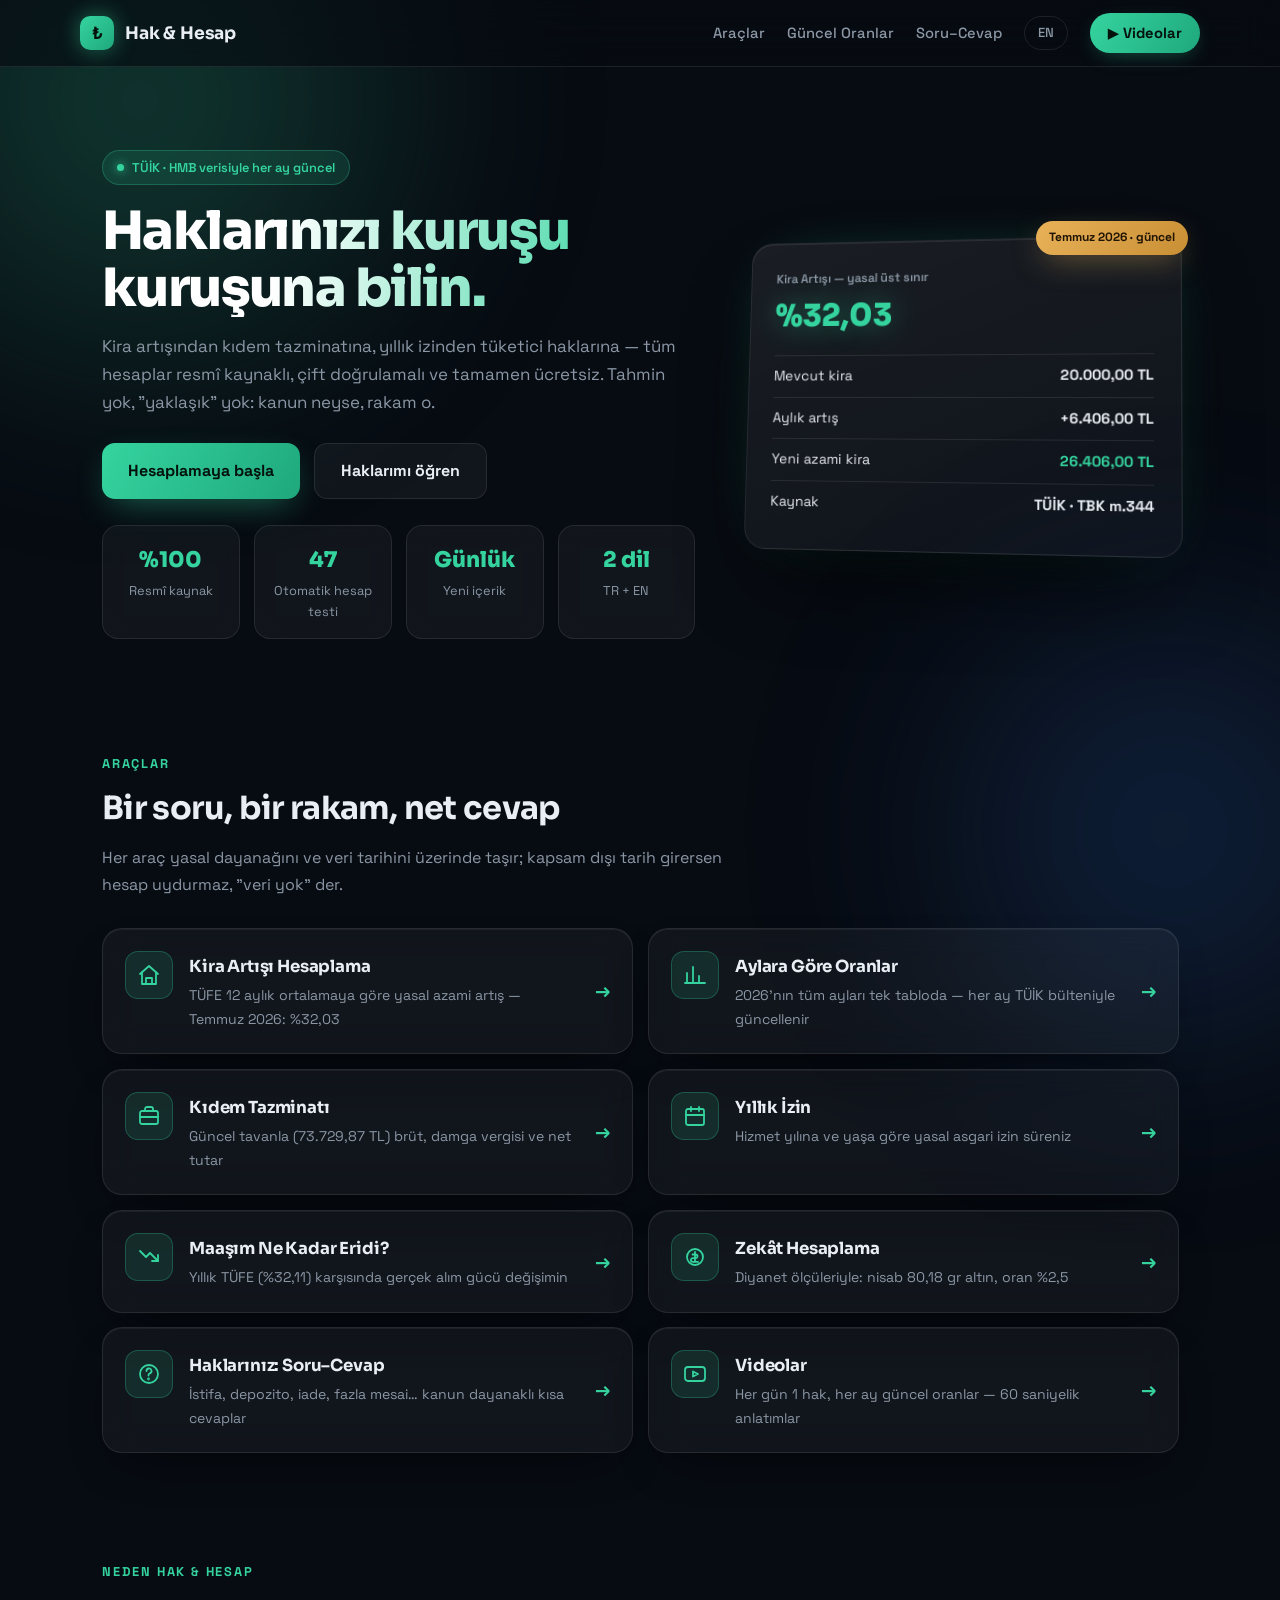
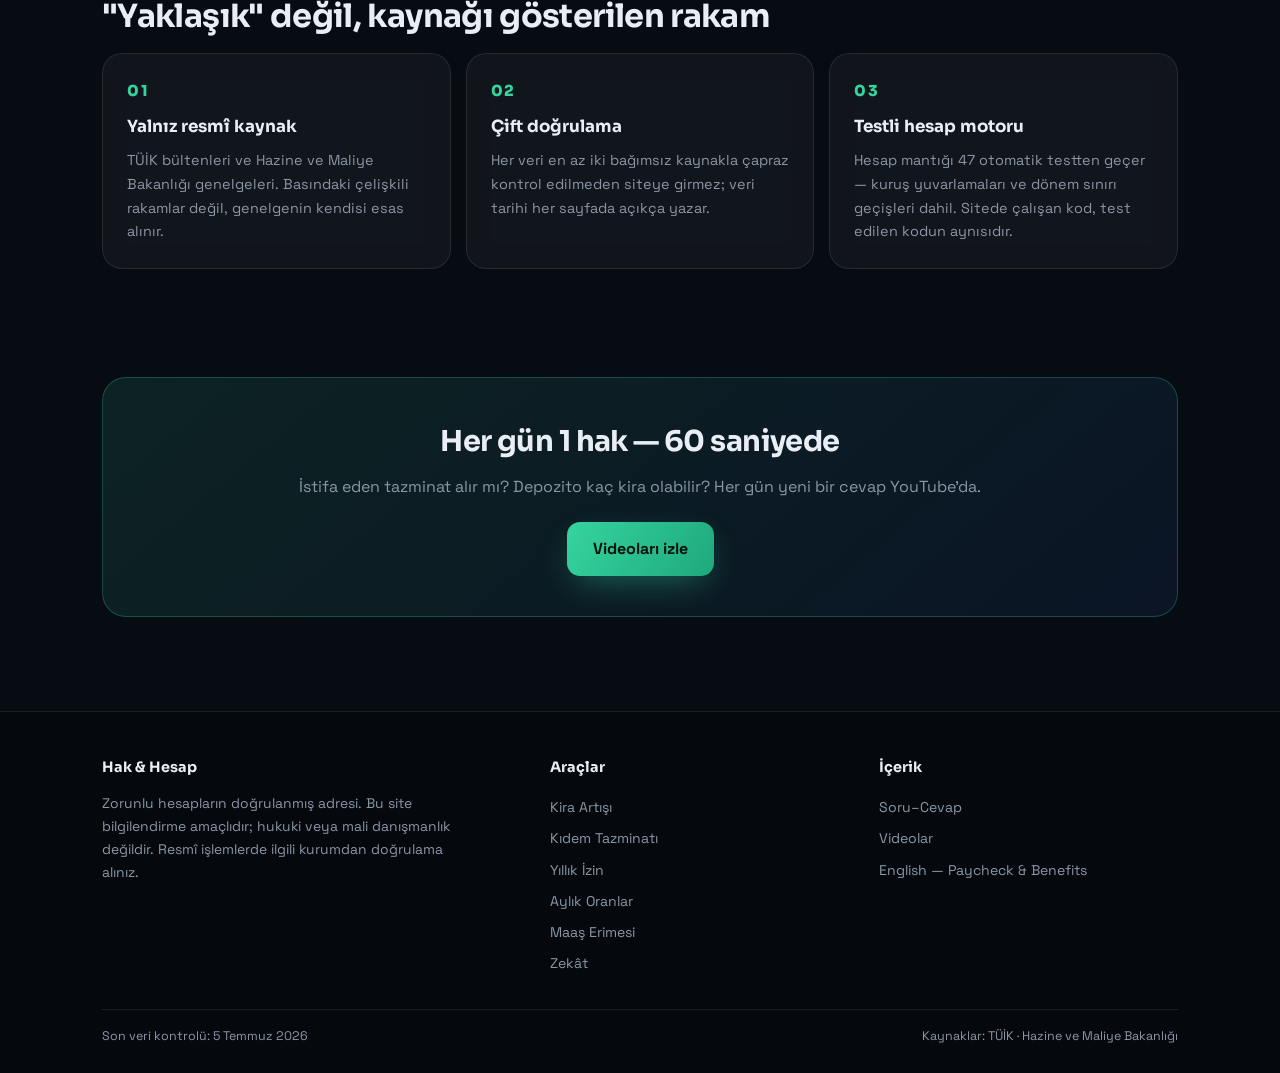
==== commit da7745aa: "Zekat (Diyanet olculeri) + maas erimesi (yillik TUFE %32,11) hesaplayicilari" ====
--- a/index.html
+++ b/index.html
@@ -98,6 +98,16 @@
         <div><h3>Yıllık İzin</h3><p>Hizmet yılına ve yaşa göre yasal asgari izin süreniz</p></div>
         <span class="ok">→</span>
       </a>
+      <a class="arac-kart" href="maas-erimesi.html">
+        <div class="ikon"><svg viewBox="0 0 24 24" fill="none" stroke="currentColor" stroke-width="1.8" stroke-linecap="round" stroke-linejoin="round"><path d="M3 6l6 6 4-4 8 8"/><path d="M21 10v6h-6"/></svg></div>
+        <div><h3>Maaşım Ne Kadar Eridi?</h3><p>Yıllık TÜFE (%32,11) karşısında gerçek alım gücü değişimin</p></div>
+        <span class="ok">→</span>
+      </a>
+      <a class="arac-kart" href="zekat.html">
+        <div class="ikon"><svg viewBox="0 0 24 24" fill="none" stroke="currentColor" stroke-width="1.8" stroke-linecap="round" stroke-linejoin="round"><circle cx="12" cy="12" r="8"/><path d="M12 7v10M9.5 9.5h3.2a1.8 1.8 0 1 1 0 3.6H9.8a1.9 1.9 0 1 0 0 3.8H15"/></svg></div>
+        <div><h3>Zekât Hesaplama</h3><p>Diyanet ölçüleriyle: nisab 80,18 gr altın, oran %2,5</p></div>
+        <span class="ok">→</span>
+      </a>
       <a class="arac-kart" href="sorular.html">
         <div class="ikon"><svg viewBox="0 0 24 24" fill="none" stroke="currentColor" stroke-width="1.8" stroke-linecap="round" stroke-linejoin="round"><circle cx="12" cy="12" r="9"/><path d="M9.5 9a2.5 2.5 0 1 1 3.4 2.3c-.8.35-1.4 1-1.4 1.9v.3"/><circle cx="11.5" cy="17" r=".5"/></svg></div>
         <div><h3>Haklarınız: Soru–Cevap</h3><p>İstifa, depozito, iade, fazla mesai… kanun dayanaklı kısa cevaplar</p></div>
@@ -153,6 +163,8 @@
         <a href="kidem-tazminati.html">Kıdem Tazminatı</a>
         <a href="yillik-izin.html">Yıllık İzin</a>
         <a href="kira-artis-oranlari.html">Aylık Oranlar</a>
+        <a href="maas-erimesi.html">Maaş Erimesi</a>
+        <a href="zekat.html">Zekât</a>
       </div>
       <div>
         <h4>İçerik</h4>
--- a/stil.css
+++ b/stil.css
@@ -133,7 +133,7 @@
 .yuzen-kart .satir { display: flex; justify-content: space-between; font-size: .9rem; padding: 9px 0; border-top: 1px solid var(--cizgi); }
 .yuzen-kart .satir b { font-weight: 700; }
 .mini-rozet {
-  position: absolute; right: -14px; top: -18px;
+  position: absolute; right: -10px; top: -16px; z-index: 2;
   background: linear-gradient(120deg, var(--altin), #c98f35); color: #201404;
   font-size: .75rem; font-weight: 700; padding: 7px 13px; border-radius: 999px;
   box-shadow: 0 10px 30px -8px rgba(232,177,88,.5); animation: yuz 5s 1s ease-in-out infinite;
